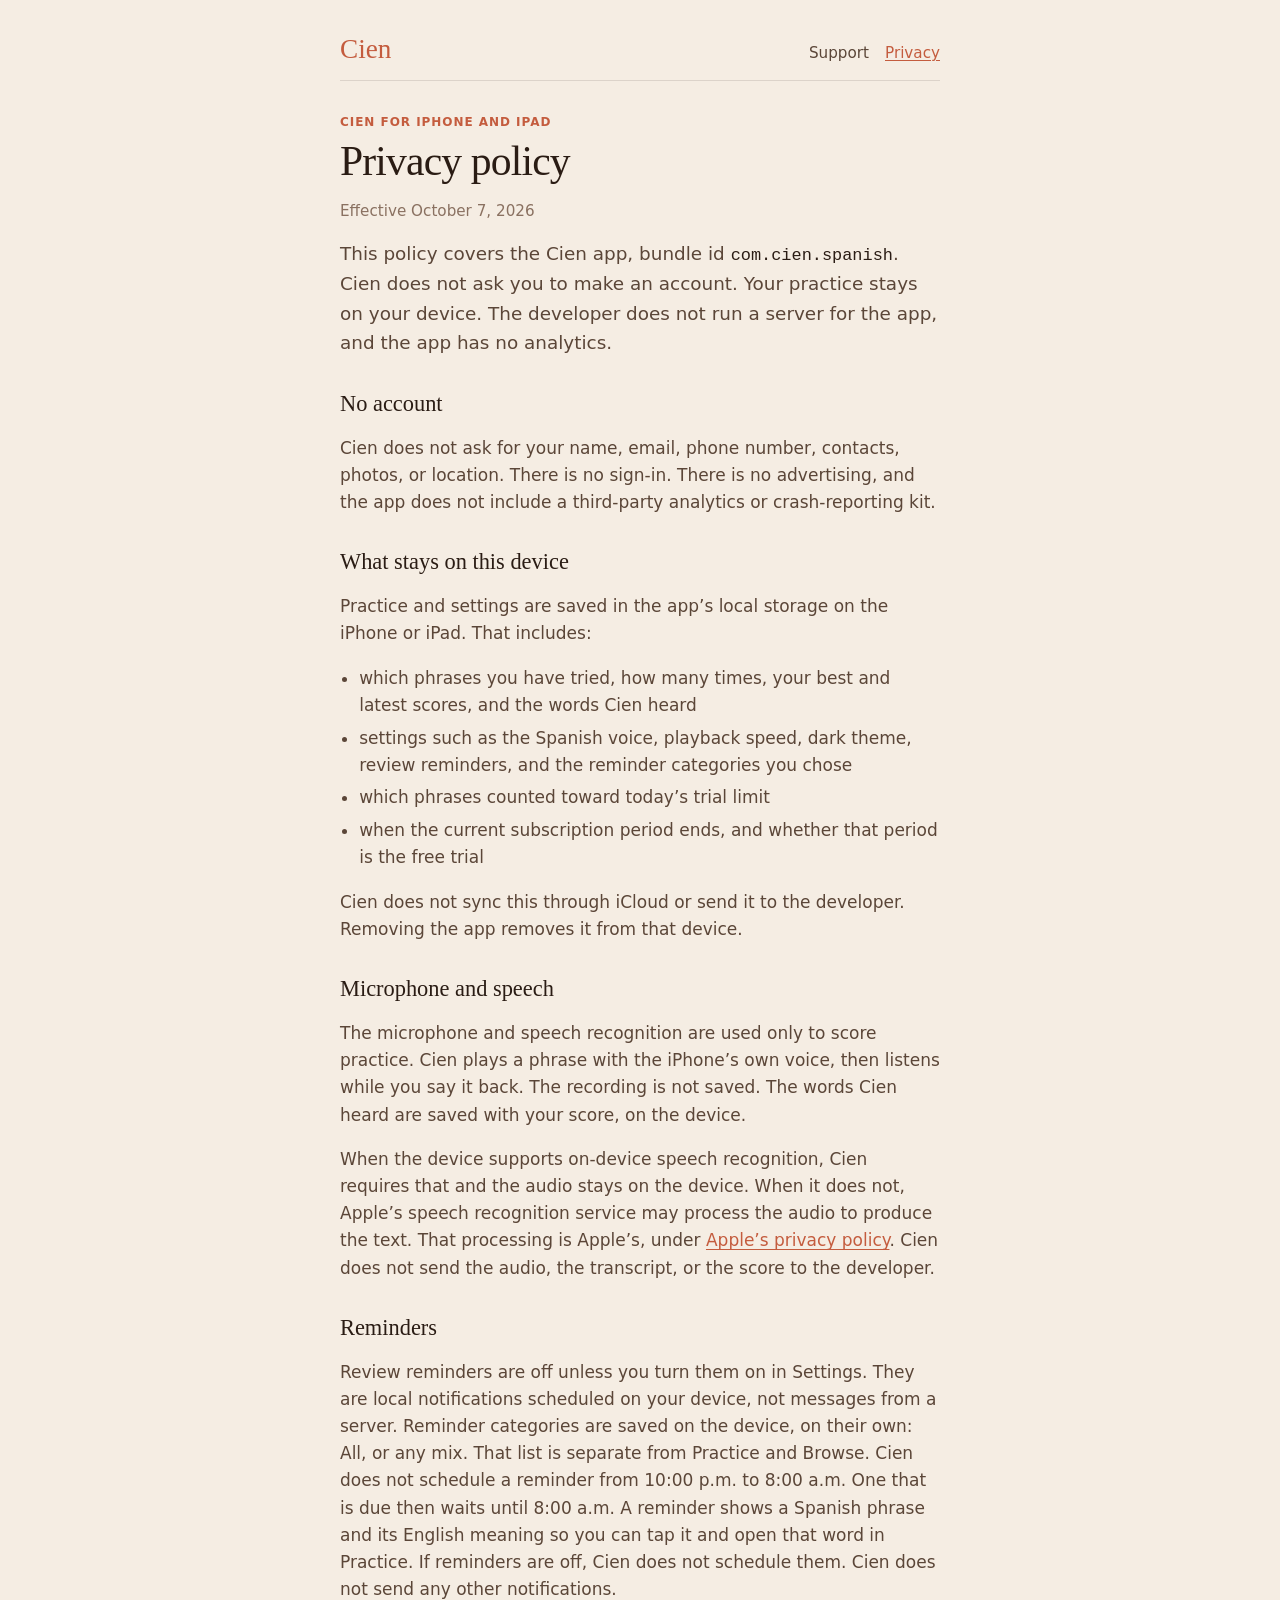
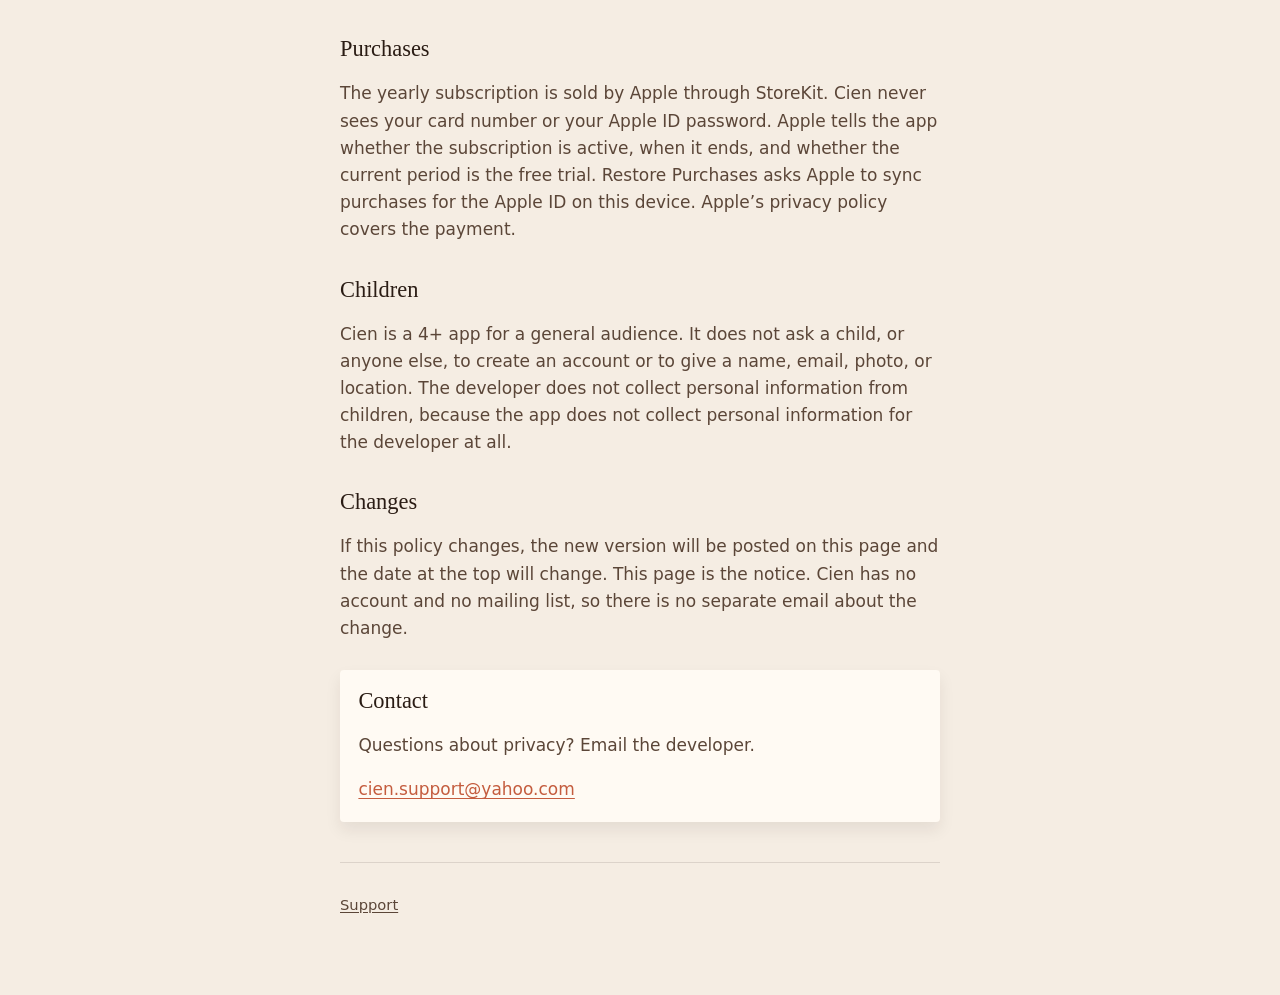
==== privacy/index.html @ 9eef9dc5 "Cien support and privacy pages" ====
<!DOCTYPE html>
<html lang="en">
<head>
  <meta charset="utf-8">
  <meta name="viewport" content="width=device-width, initial-scale=1">
  <title>Privacy Policy · Cien</title>
  <meta name="description" content="Privacy policy for Cien, the beginner Spanish speaking tutor. No account, progress stays on your device, and purchases go through Apple.">
  <link rel="stylesheet" href="../style.css">
</head>
<body>
  <div class="wrap">
    <header class="site-header">
      <a class="mark" href="../">Cien</a>
      <nav class="site-nav" aria-label="Pages">
        <a href="../support/">Support</a>
        <a href="./" aria-current="page">Privacy</a>
      </nav>
    </header>

    <p class="kicker">Cien for iPhone and iPad</p>
    <h1>Privacy policy</h1>
    <p class="date">Effective October 7, 2026</p>
    <p class="lede">This policy covers the Cien app, bundle id <code>com.cien.spanish</code>. Cien does not ask you to make an account. Your practice stays on your device. The developer does not run a server for the app, and the app has no analytics.</p>

    <h2>No account</h2>
    <p>Cien does not ask for your name, email, phone number, contacts, photos, or location. There is no sign-in. There is no advertising, and the app does not include a third-party analytics or crash-reporting kit.</p>

    <h2>What stays on this device</h2>
    <p>Practice and settings are saved in the app’s local storage on the iPhone or iPad. That includes:</p>
    <ul>
      <li>which phrases you have tried, how many times, your best and latest scores, and the words Cien heard</li>
      <li>settings such as the Spanish voice, playback speed, dark theme, review reminders, and the reminder categories you chose</li>
      <li>which phrases counted toward today’s trial limit</li>
      <li>when the current subscription period ends, and whether that period is the free trial</li>
    </ul>
    <p>Cien does not sync this through iCloud or send it to the developer. Removing the app removes it from that device.</p>

    <h2>Microphone and speech</h2>
    <p>The microphone and speech recognition are used only to score practice. Cien plays a phrase with the iPhone’s own voice, then listens while you say it back. The recording is not saved. The words Cien heard are saved with your score, on the device.</p>
    <p>When the device supports on-device speech recognition, Cien requires that and the audio stays on the device. When it does not, Apple’s speech recognition service may process the audio to produce the text. That processing is Apple’s, under <a href="https://www.apple.com/legal/privacy/">Apple’s privacy policy</a>. Cien does not send the audio, the transcript, or the score to the developer.</p>

    <h2>Reminders</h2>
    <p>Review reminders are off unless you turn them on in Settings. They are local notifications scheduled on your device, not messages from a server. Reminder categories are saved on the device, on their own: All, or any mix. That list is separate from Practice and Browse. Cien does not schedule a reminder from 10:00 p.m. to 8:00 a.m. One that is due then waits until 8:00 a.m. A reminder shows a Spanish phrase and its English meaning so you can tap it and open that word in Practice. If reminders are off, Cien does not schedule them. Cien does not send any other notifications.</p>

    <h2>Purchases</h2>
    <p>The yearly subscription is sold by Apple through StoreKit. Cien never sees your card number or your Apple ID password. Apple tells the app whether the subscription is active, when it ends, and whether the current period is the free trial. Restore Purchases asks Apple to sync purchases for the Apple ID on this device. Apple’s privacy policy covers the payment.</p>

    <h2>Children</h2>
    <p>Cien is a 4+ app for a general audience. It does not ask a child, or anyone else, to create an account or to give a name, email, photo, or location. The developer does not collect personal information from children, because the app does not collect personal information for the developer at all.</p>

    <h2>Changes</h2>
    <p>If this policy changes, the new version will be posted on this page and the date at the top will change. This page is the notice. Cien has no account and no mailing list, so there is no separate email about the change.</p>

    <div class="card">
      <h2>Contact</h2>
      <p>Questions about privacy? Email the developer.</p>
      <p><a href="mailto:cien.support@yahoo.com">cien.support@yahoo.com</a></p>
    </div>

    <footer>
      <p><a href="../support/">Support</a></p>
    </footer>
  </div>
</body>
</html>
---- style.css ----
:root {
  --cream: #f5ede3;
  --terracotta: #c45c3e;
  --ink: #2a1c14;
  --ink-soft: #5b4638;
  --muted: #8a7161;
  --surface: #fffaf3;
  --line: rgba(42, 28, 20, 0.12);
  --shadow: rgba(42, 28, 20, 0.08);
}

* {
  box-sizing: border-box;
}

html {
  background: var(--cream);
}

body {
  margin: 0;
  color: var(--ink);
  background: var(--cream);
  font-family: "Avenir Next", "Segoe UI", system-ui, sans-serif;
  font-size: 1.0625rem;
  line-height: 1.6;
}

a {
  color: var(--terracotta);
  text-underline-offset: 0.16em;
}

a:hover {
  color: #a34730;
}

.wrap {
  max-width: 40rem;
  margin: 0 auto;
  padding: 2.25rem 1.25rem 4rem;
}

.site-header {
  display: flex;
  align-items: baseline;
  justify-content: space-between;
  gap: 1rem;
  padding-bottom: 0.9rem;
  margin-bottom: 2rem;
  border-bottom: 1px solid var(--line);
}

.mark {
  font-family: "Iowan Old Style", Palatino, "Palatino Linotype", Georgia, serif;
  font-size: 1.7rem;
  line-height: 1;
  color: var(--terracotta);
  text-decoration: none;
}

.site-nav {
  display: flex;
  gap: 1rem;
  font-size: 0.95rem;
}

.site-nav a {
  color: var(--ink-soft);
  text-decoration: none;
}

.site-nav a[aria-current="page"] {
  color: var(--terracotta);
  text-decoration: underline;
  text-underline-offset: 0.16em;
}

.kicker {
  margin: 0 0 0.4rem;
  color: var(--terracotta);
  font-size: 0.75rem;
  font-weight: 650;
  letter-spacing: 0.08em;
  text-transform: uppercase;
}

h1 {
  margin: 0 0 0.8rem;
  font-family: "Iowan Old Style", Palatino, "Palatino Linotype", Georgia, serif;
  font-size: clamp(2rem, 5vw, 2.6rem);
  font-weight: 500;
  letter-spacing: -0.02em;
  line-height: 1.15;
}

h2 {
  margin: 2rem 0 0.45rem;
  font-family: "Iowan Old Style", Palatino, "Palatino Linotype", Georgia, serif;
  font-size: 1.4rem;
  font-weight: 500;
  line-height: 1.25;
}

p,
li {
  color: var(--ink-soft);
}

.lede {
  margin-top: 0;
  font-size: 1.15rem;
}

.date {
  margin: 0 0 1rem;
  color: var(--muted);
  font-size: 0.95rem;
}

ul {
  margin: 0.4rem 0 0;
  padding-left: 1.2rem;
}

li + li {
  margin-top: 0.35rem;
}

.card {
  margin-top: 1.75rem;
  padding: 1.05rem 1.15rem 1.15rem;
  background: var(--surface);
  border-radius: 4px;
  box-shadow: 0 8px 16px var(--shadow);
}

.card h2 {
  margin-top: 0;
}

.card p:last-child {
  margin-bottom: 0;
}

footer {
  margin-top: 2.5rem;
  padding-top: 1rem;
  border-top: 1px solid var(--line);
  color: var(--muted);
  font-size: 0.92rem;
}

footer a {
  color: var(--ink-soft);
}

code {
  font-family: ui-monospace, SFMono-Regular, Menlo, monospace;
  font-size: 0.92em;
  color: var(--ink);
}
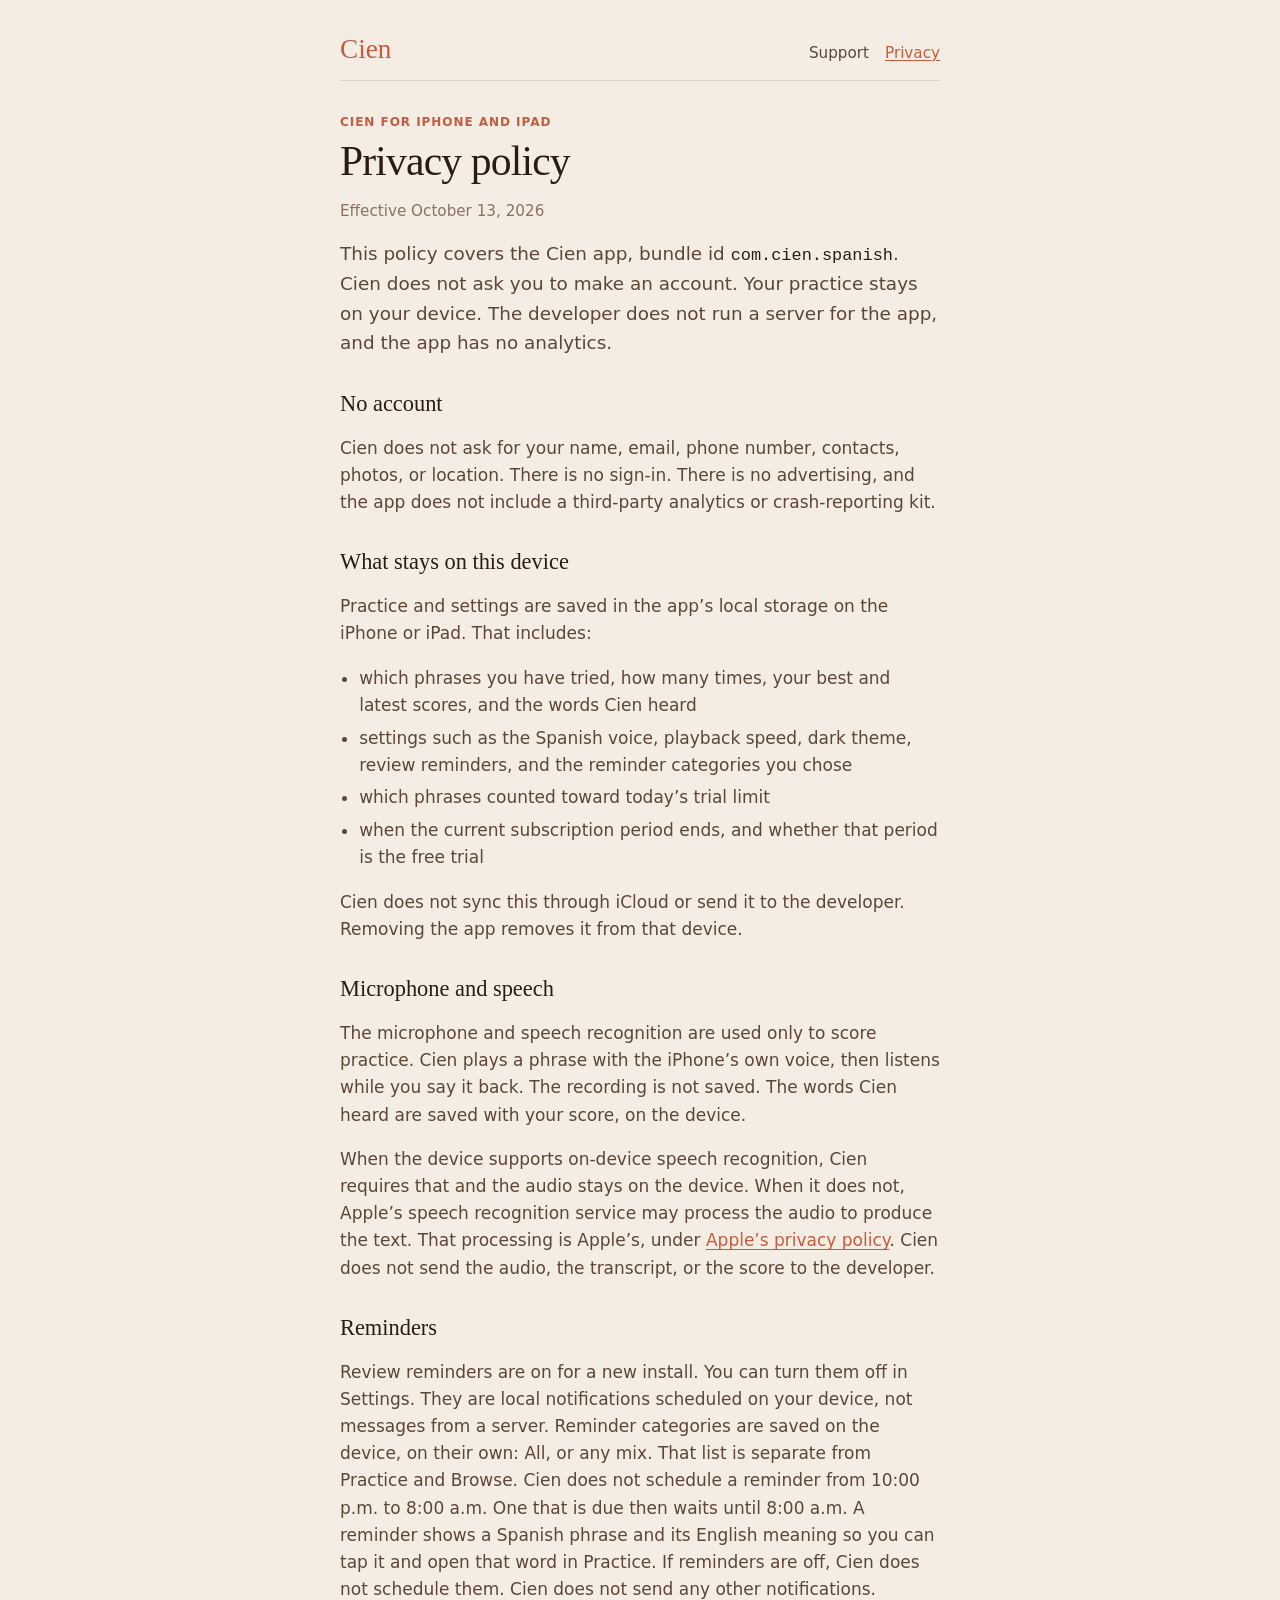
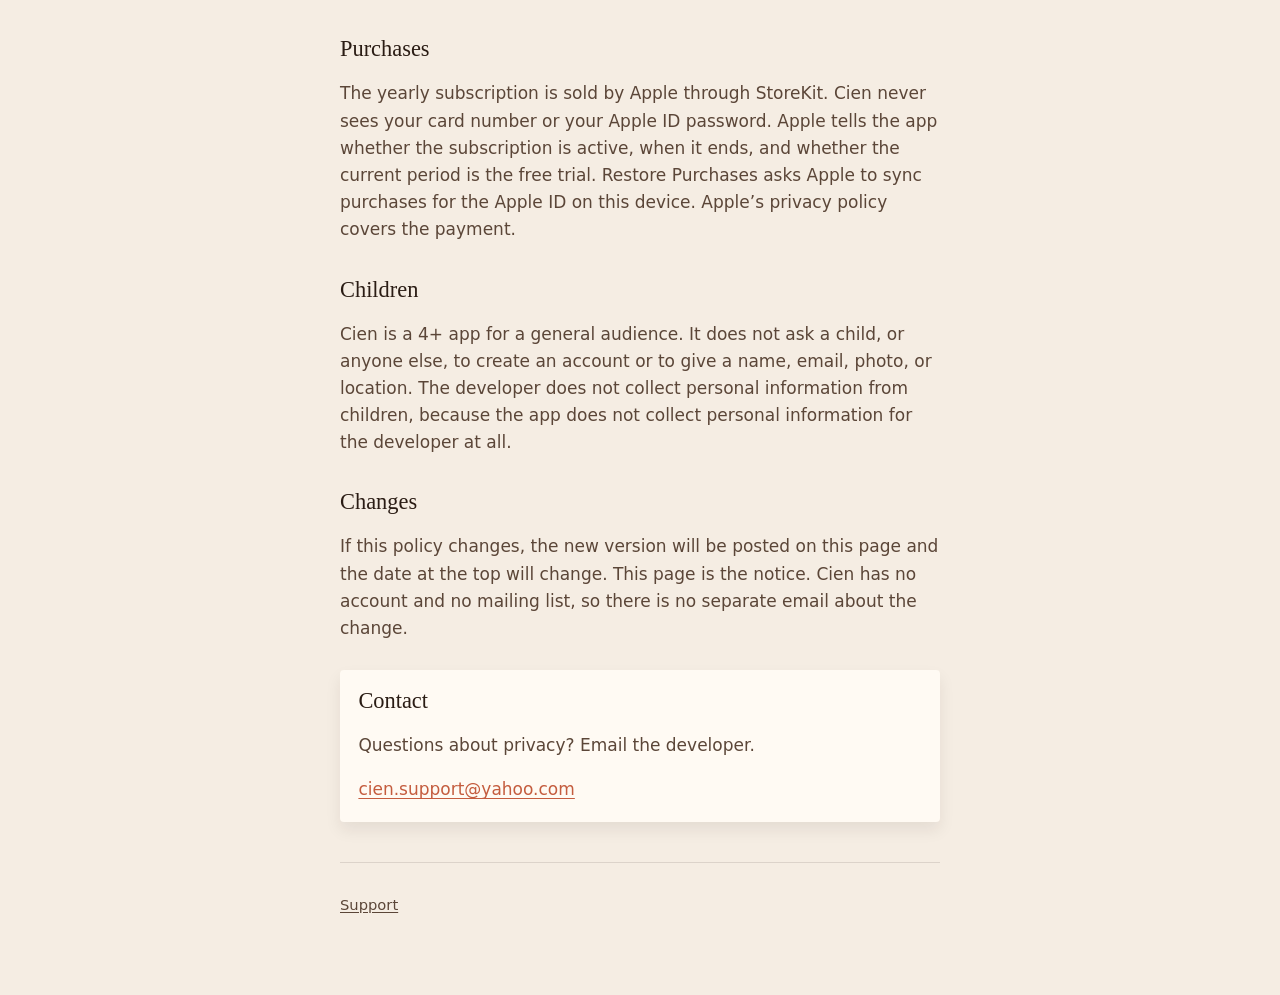
==== commit 400f3ead: "Privacy: review reminders are on for new installs; effective Oct 13, 2026 Co-authored-by: cy4 <cy4@u" ====
--- a/privacy/index.html
+++ b/privacy/index.html
@@ -19,7 +19,7 @@
 
     <p class="kicker">Cien for iPhone and iPad</p>
     <h1>Privacy policy</h1>
-    <p class="date">Effective October 7, 2026</p>
+    <p class="date">Effective October 13, 2026</p>
     <p class="lede">This policy covers the Cien app, bundle id <code>com.cien.spanish</code>. Cien does not ask you to make an account. Your practice stays on your device. The developer does not run a server for the app, and the app has no analytics.</p>
 
     <h2>No account</h2>
@@ -40,7 +40,7 @@
     <p>When the device supports on-device speech recognition, Cien requires that and the audio stays on the device. When it does not, Apple’s speech recognition service may process the audio to produce the text. That processing is Apple’s, under <a href="https://www.apple.com/legal/privacy/">Apple’s privacy policy</a>. Cien does not send the audio, the transcript, or the score to the developer.</p>
 
     <h2>Reminders</h2>
-    <p>Review reminders are off unless you turn them on in Settings. They are local notifications scheduled on your device, not messages from a server. Reminder categories are saved on the device, on their own: All, or any mix. That list is separate from Practice and Browse. Cien does not schedule a reminder from 10:00 p.m. to 8:00 a.m. One that is due then waits until 8:00 a.m. A reminder shows a Spanish phrase and its English meaning so you can tap it and open that word in Practice. If reminders are off, Cien does not schedule them. Cien does not send any other notifications.</p>
+    <p>Review reminders are on for a new install. You can turn them off in Settings. They are local notifications scheduled on your device, not messages from a server. Reminder categories are saved on the device, on their own: All, or any mix. That list is separate from Practice and Browse. Cien does not schedule a reminder from 10:00 p.m. to 8:00 a.m. One that is due then waits until 8:00 a.m. A reminder shows a Spanish phrase and its English meaning so you can tap it and open that word in Practice. If reminders are off, Cien does not schedule them. Cien does not send any other notifications.</p>
 
     <h2>Purchases</h2>
     <p>The yearly subscription is sold by Apple through StoreKit. Cien never sees your card number or your Apple ID password. Apple tells the app whether the subscription is active, when it ends, and whether the current period is the free trial. Restore Purchases asks Apple to sync purchases for the Apple ID on this device. Apple’s privacy policy covers the payment.</p>
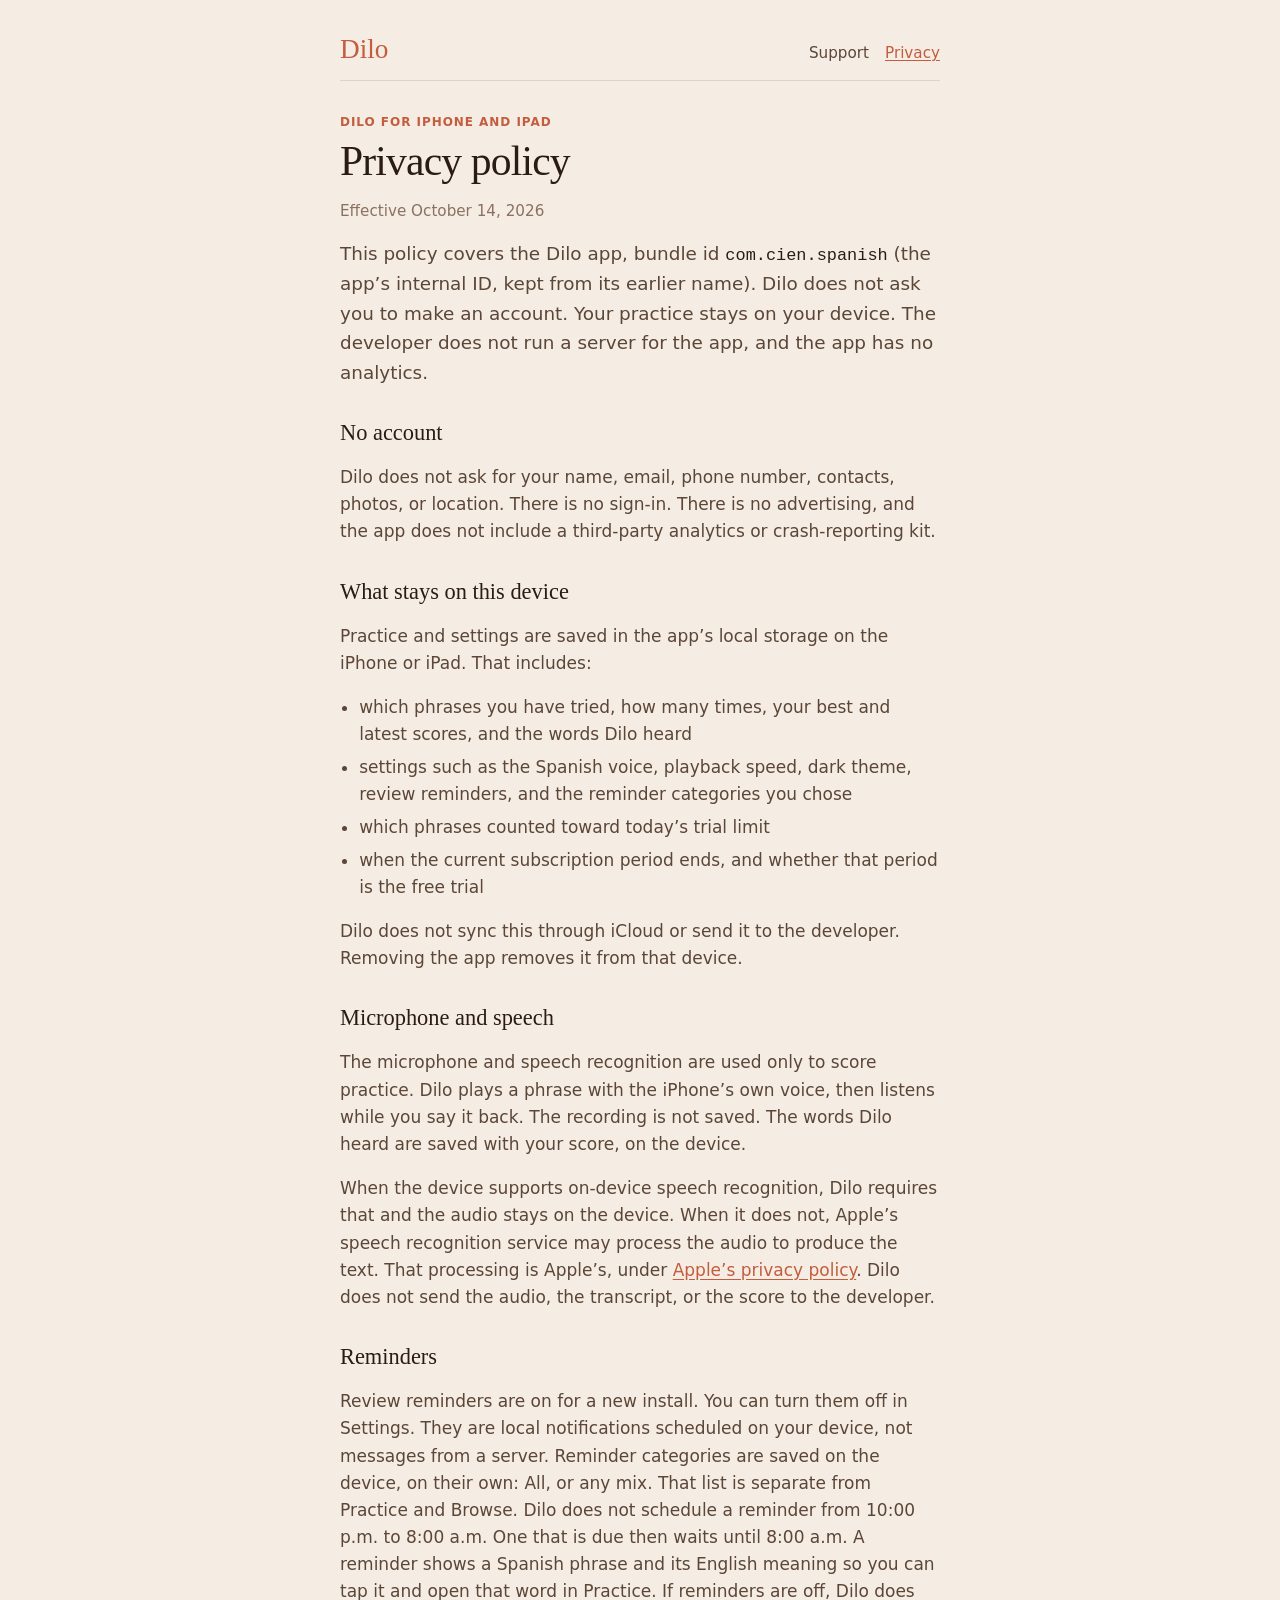
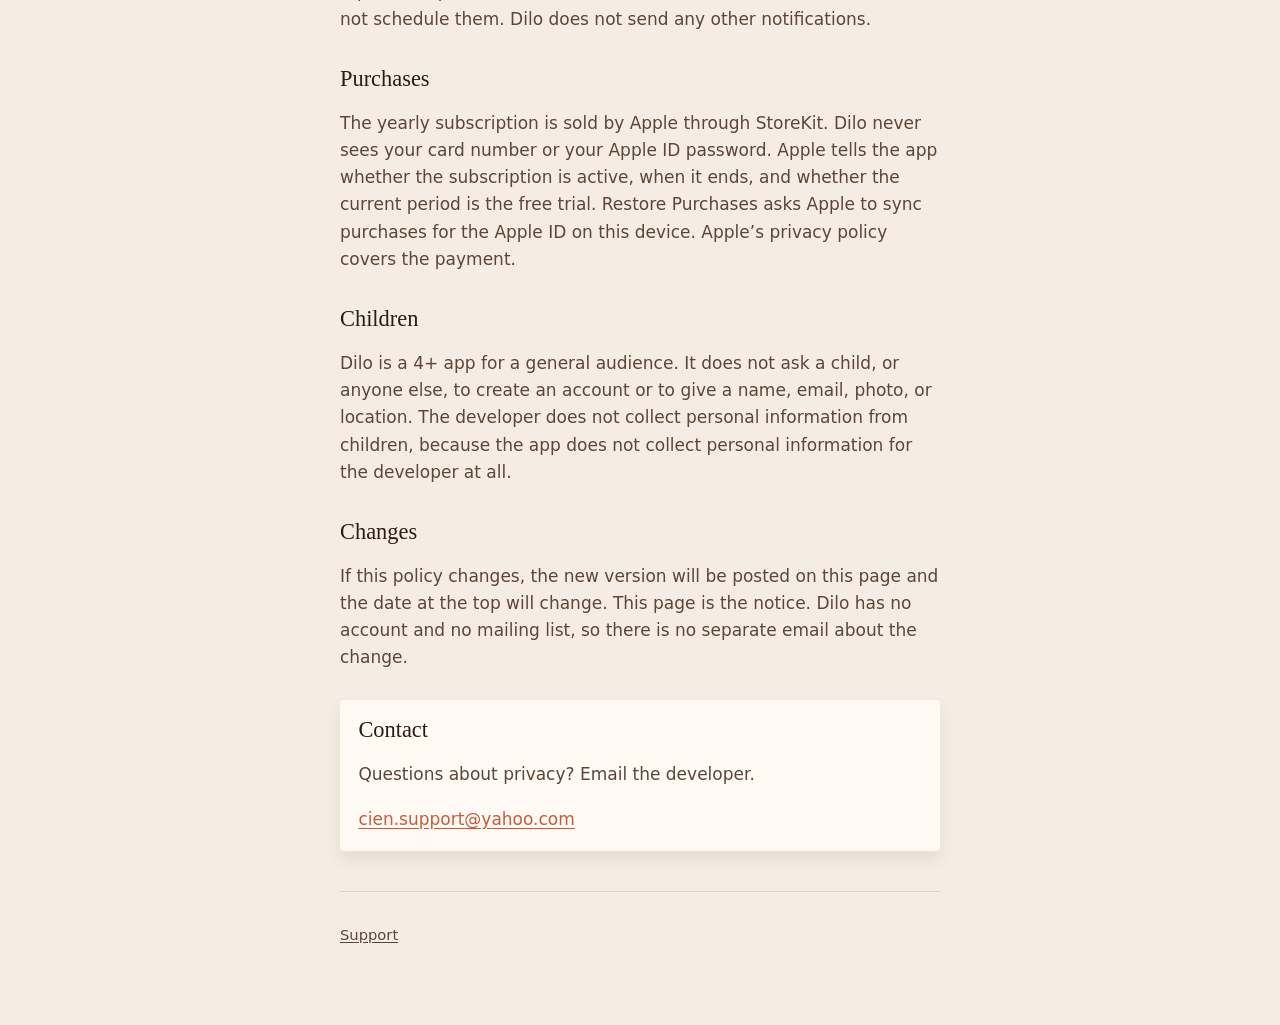
==== commit 9da2df4c: "Rename the site from Cien to Dilo. Update titles, body copy, and the yearly subscription name, and c" ====
--- a/privacy/index.html
+++ b/privacy/index.html
@@ -3,53 +3,53 @@
 <head>
   <meta charset="utf-8">
   <meta name="viewport" content="width=device-width, initial-scale=1">
-  <title>Privacy Policy · Cien</title>
-  <meta name="description" content="Privacy policy for Cien, the beginner Spanish speaking tutor. No account, progress stays on your device, and purchases go through Apple.">
+  <title>Privacy Policy · Dilo</title>
+  <meta name="description" content="Privacy policy for Dilo, the beginner Spanish speaking tutor. No account, progress stays on your device, and purchases go through Apple.">
   <link rel="stylesheet" href="../style.css">
 </head>
 <body>
   <div class="wrap">
     <header class="site-header">
-      <a class="mark" href="../">Cien</a>
+      <a class="mark" href="../">Dilo</a>
       <nav class="site-nav" aria-label="Pages">
         <a href="../support/">Support</a>
         <a href="./" aria-current="page">Privacy</a>
       </nav>
     </header>
 
-    <p class="kicker">Cien for iPhone and iPad</p>
+    <p class="kicker">Dilo for iPhone and iPad</p>
     <h1>Privacy policy</h1>
-    <p class="date">Effective October 13, 2026</p>
-    <p class="lede">This policy covers the Cien app, bundle id <code>com.cien.spanish</code>. Cien does not ask you to make an account. Your practice stays on your device. The developer does not run a server for the app, and the app has no analytics.</p>
+    <p class="date">Effective October 14, 2026</p>
+    <p class="lede">This policy covers the Dilo app, bundle id <code>com.cien.spanish</code> (the app’s internal ID, kept from its earlier name). Dilo does not ask you to make an account. Your practice stays on your device. The developer does not run a server for the app, and the app has no analytics.</p>
 
     <h2>No account</h2>
-    <p>Cien does not ask for your name, email, phone number, contacts, photos, or location. There is no sign-in. There is no advertising, and the app does not include a third-party analytics or crash-reporting kit.</p>
+    <p>Dilo does not ask for your name, email, phone number, contacts, photos, or location. There is no sign-in. There is no advertising, and the app does not include a third-party analytics or crash-reporting kit.</p>
 
     <h2>What stays on this device</h2>
     <p>Practice and settings are saved in the app’s local storage on the iPhone or iPad. That includes:</p>
     <ul>
-      <li>which phrases you have tried, how many times, your best and latest scores, and the words Cien heard</li>
+      <li>which phrases you have tried, how many times, your best and latest scores, and the words Dilo heard</li>
       <li>settings such as the Spanish voice, playback speed, dark theme, review reminders, and the reminder categories you chose</li>
       <li>which phrases counted toward today’s trial limit</li>
       <li>when the current subscription period ends, and whether that period is the free trial</li>
     </ul>
-    <p>Cien does not sync this through iCloud or send it to the developer. Removing the app removes it from that device.</p>
+    <p>Dilo does not sync this through iCloud or send it to the developer. Removing the app removes it from that device.</p>
 
     <h2>Microphone and speech</h2>
-    <p>The microphone and speech recognition are used only to score practice. Cien plays a phrase with the iPhone’s own voice, then listens while you say it back. The recording is not saved. The words Cien heard are saved with your score, on the device.</p>
-    <p>When the device supports on-device speech recognition, Cien requires that and the audio stays on the device. When it does not, Apple’s speech recognition service may process the audio to produce the text. That processing is Apple’s, under <a href="https://www.apple.com/legal/privacy/">Apple’s privacy policy</a>. Cien does not send the audio, the transcript, or the score to the developer.</p>
+    <p>The microphone and speech recognition are used only to score practice. Dilo plays a phrase with the iPhone’s own voice, then listens while you say it back. The recording is not saved. The words Dilo heard are saved with your score, on the device.</p>
+    <p>When the device supports on-device speech recognition, Dilo requires that and the audio stays on the device. When it does not, Apple’s speech recognition service may process the audio to produce the text. That processing is Apple’s, under <a href="https://www.apple.com/legal/privacy/">Apple’s privacy policy</a>. Dilo does not send the audio, the transcript, or the score to the developer.</p>
 
     <h2>Reminders</h2>
-    <p>Review reminders are on for a new install. You can turn them off in Settings. They are local notifications scheduled on your device, not messages from a server. Reminder categories are saved on the device, on their own: All, or any mix. That list is separate from Practice and Browse. Cien does not schedule a reminder from 10:00 p.m. to 8:00 a.m. One that is due then waits until 8:00 a.m. A reminder shows a Spanish phrase and its English meaning so you can tap it and open that word in Practice. If reminders are off, Cien does not schedule them. Cien does not send any other notifications.</p>
+    <p>Review reminders are on for a new install. You can turn them off in Settings. They are local notifications scheduled on your device, not messages from a server. Reminder categories are saved on the device, on their own: All, or any mix. That list is separate from Practice and Browse. Dilo does not schedule a reminder from 10:00 p.m. to 8:00 a.m. One that is due then waits until 8:00 a.m. A reminder shows a Spanish phrase and its English meaning so you can tap it and open that word in Practice. If reminders are off, Dilo does not schedule them. Dilo does not send any other notifications.</p>
 
     <h2>Purchases</h2>
-    <p>The yearly subscription is sold by Apple through StoreKit. Cien never sees your card number or your Apple ID password. Apple tells the app whether the subscription is active, when it ends, and whether the current period is the free trial. Restore Purchases asks Apple to sync purchases for the Apple ID on this device. Apple’s privacy policy covers the payment.</p>
+    <p>The yearly subscription is sold by Apple through StoreKit. Dilo never sees your card number or your Apple ID password. Apple tells the app whether the subscription is active, when it ends, and whether the current period is the free trial. Restore Purchases asks Apple to sync purchases for the Apple ID on this device. Apple’s privacy policy covers the payment.</p>
 
     <h2>Children</h2>
-    <p>Cien is a 4+ app for a general audience. It does not ask a child, or anyone else, to create an account or to give a name, email, photo, or location. The developer does not collect personal information from children, because the app does not collect personal information for the developer at all.</p>
+    <p>Dilo is a 4+ app for a general audience. It does not ask a child, or anyone else, to create an account or to give a name, email, photo, or location. The developer does not collect personal information from children, because the app does not collect personal information for the developer at all.</p>
 
     <h2>Changes</h2>
-    <p>If this policy changes, the new version will be posted on this page and the date at the top will change. This page is the notice. Cien has no account and no mailing list, so there is no separate email about the change.</p>
+    <p>If this policy changes, the new version will be posted on this page and the date at the top will change. This page is the notice. Dilo has no account and no mailing list, so there is no separate email about the change.</p>
 
     <div class="card">
       <h2>Contact</h2>
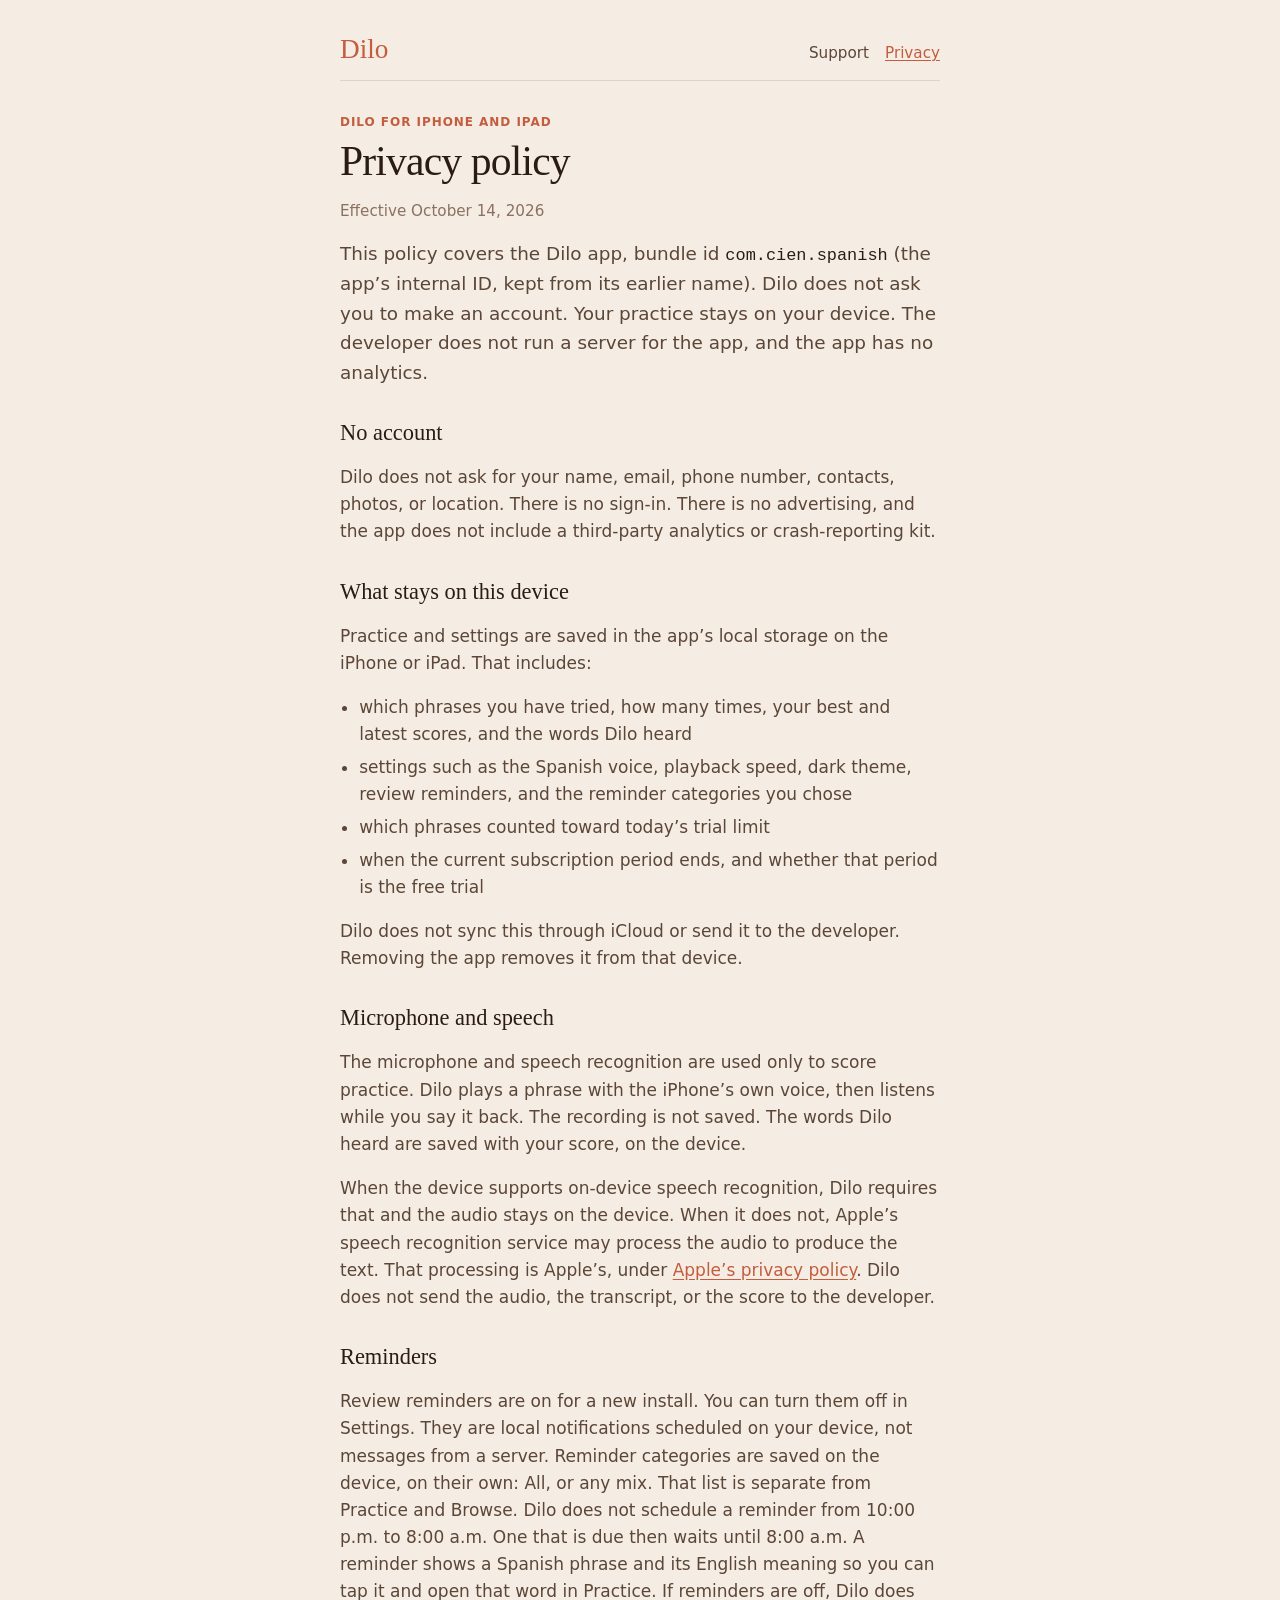
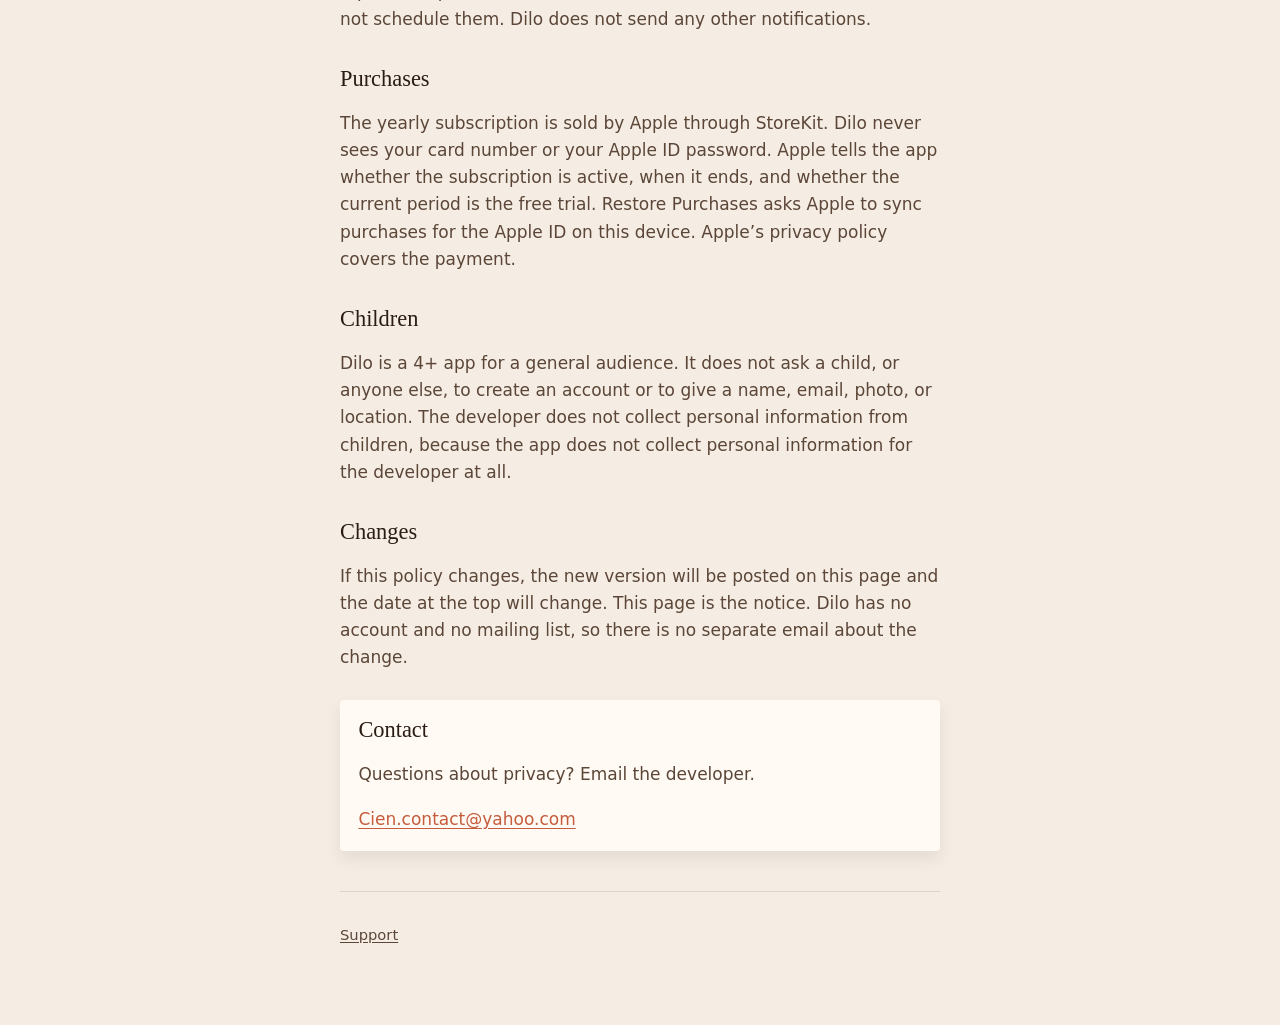
==== commit c2682ceb: "Update contact email to Cien.contact@yahoo.com" ====
--- a/privacy/index.html
+++ b/privacy/index.html
@@ -54,7 +54,7 @@
     <div class="card">
       <h2>Contact</h2>
       <p>Questions about privacy? Email the developer.</p>
-      <p><a href="mailto:cien.support@yahoo.com">cien.support@yahoo.com</a></p>
+      <p><a href="mailto:Cien.contact@yahoo.com">Cien.contact@yahoo.com</a></p>
     </div>
 
     <footer>
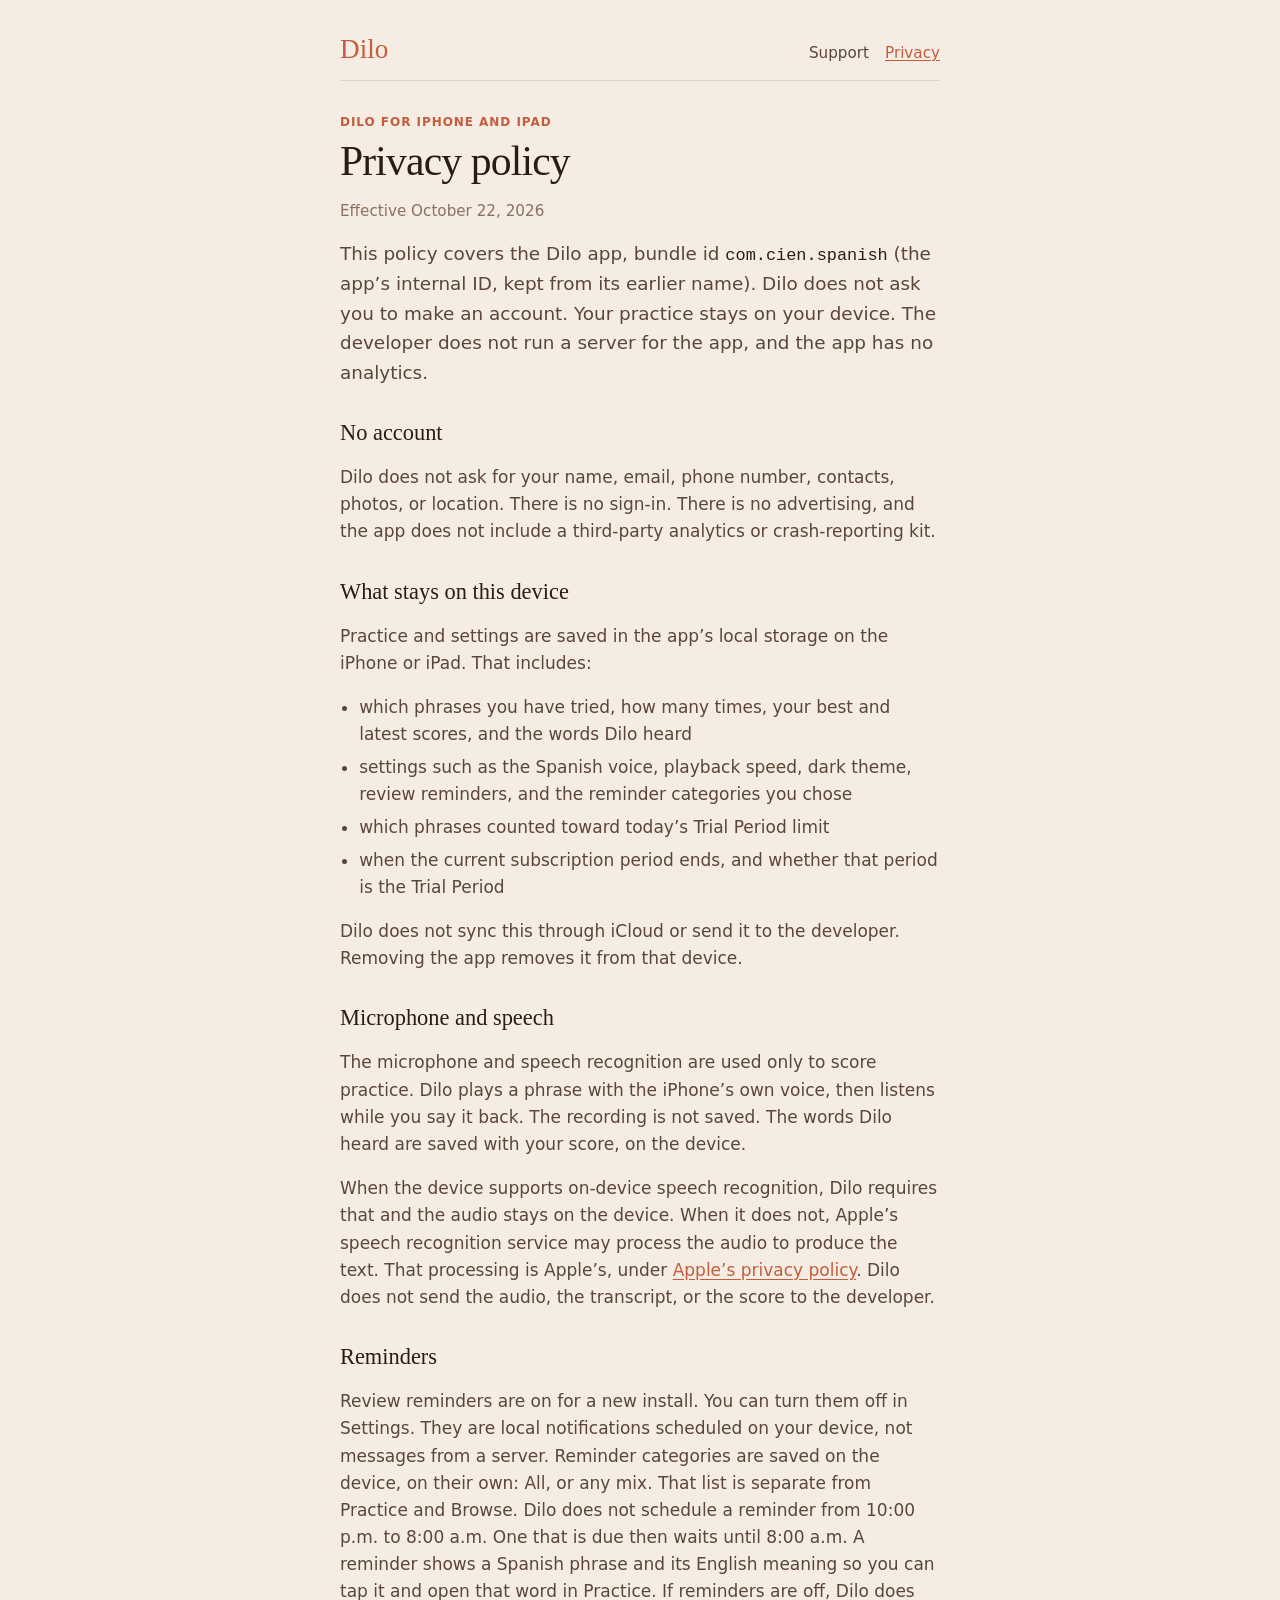
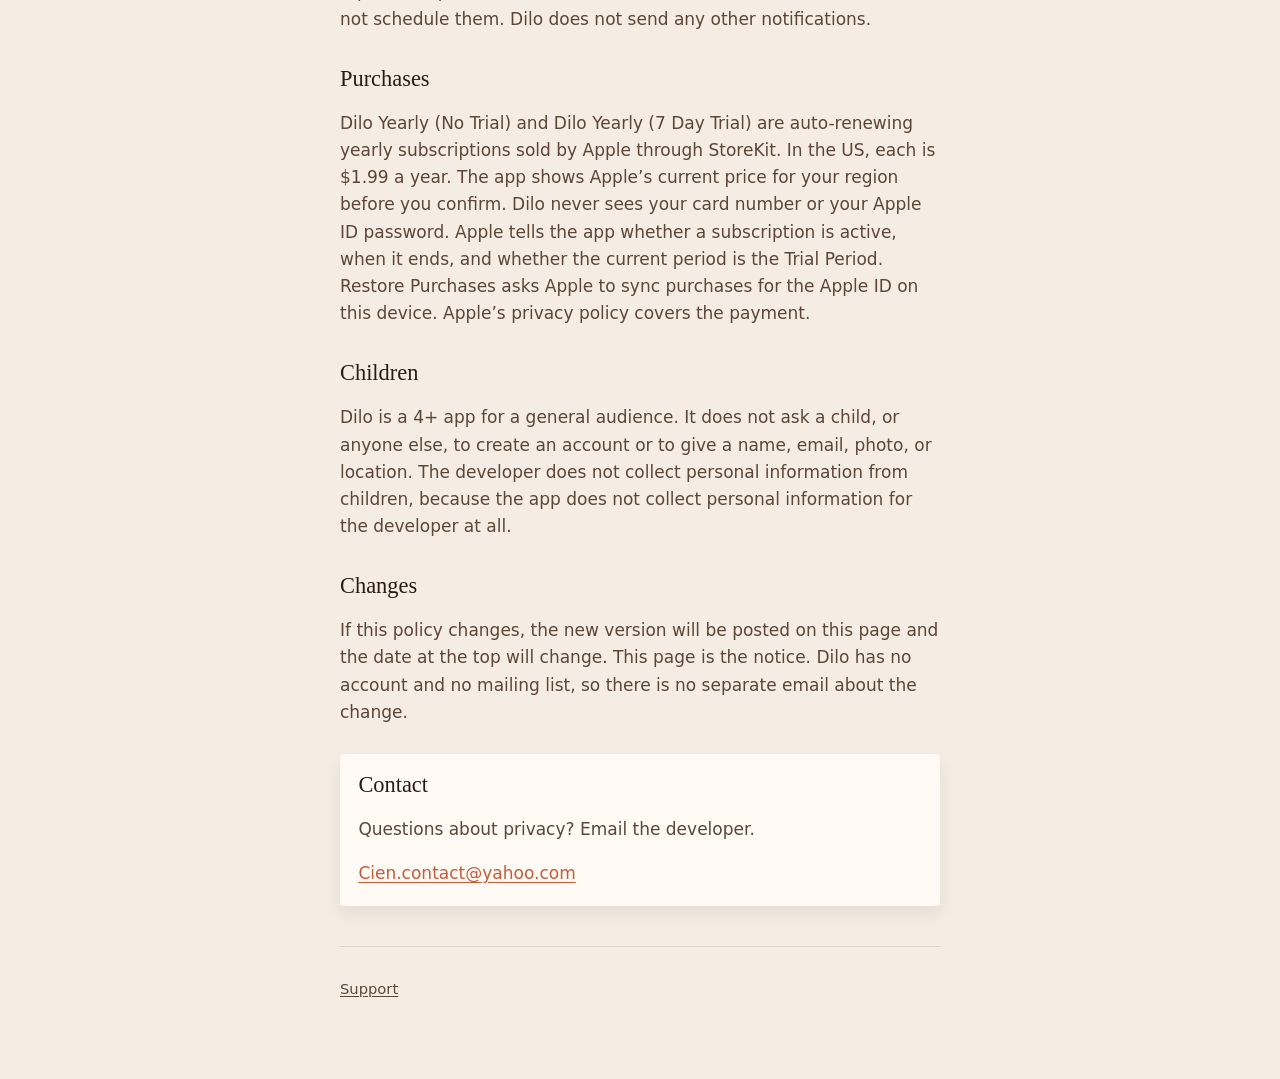
==== commit 275e41c9: "Name the two yearly subscriptions and the Trial Period. Dilo Yearly (No Trial) and Dilo Yearly (7 Da" ====
--- a/privacy/index.html
+++ b/privacy/index.html
@@ -19,7 +19,7 @@
 
     <p class="kicker">Dilo for iPhone and iPad</p>
     <h1>Privacy policy</h1>
-    <p class="date">Effective October 14, 2026</p>
+    <p class="date">Effective October 22, 2026</p>
     <p class="lede">This policy covers the Dilo app, bundle id <code>com.cien.spanish</code> (the app’s internal ID, kept from its earlier name). Dilo does not ask you to make an account. Your practice stays on your device. The developer does not run a server for the app, and the app has no analytics.</p>
 
     <h2>No account</h2>
@@ -30,8 +30,8 @@
     <ul>
       <li>which phrases you have tried, how many times, your best and latest scores, and the words Dilo heard</li>
       <li>settings such as the Spanish voice, playback speed, dark theme, review reminders, and the reminder categories you chose</li>
-      <li>which phrases counted toward today’s trial limit</li>
-      <li>when the current subscription period ends, and whether that period is the free trial</li>
+      <li>which phrases counted toward today’s Trial Period limit</li>
+      <li>when the current subscription period ends, and whether that period is the Trial Period</li>
     </ul>
     <p>Dilo does not sync this through iCloud or send it to the developer. Removing the app removes it from that device.</p>
 
@@ -43,7 +43,7 @@
     <p>Review reminders are on for a new install. You can turn them off in Settings. They are local notifications scheduled on your device, not messages from a server. Reminder categories are saved on the device, on their own: All, or any mix. That list is separate from Practice and Browse. Dilo does not schedule a reminder from 10:00 p.m. to 8:00 a.m. One that is due then waits until 8:00 a.m. A reminder shows a Spanish phrase and its English meaning so you can tap it and open that word in Practice. If reminders are off, Dilo does not schedule them. Dilo does not send any other notifications.</p>
 
     <h2>Purchases</h2>
-    <p>The yearly subscription is sold by Apple through StoreKit. Dilo never sees your card number or your Apple ID password. Apple tells the app whether the subscription is active, when it ends, and whether the current period is the free trial. Restore Purchases asks Apple to sync purchases for the Apple ID on this device. Apple’s privacy policy covers the payment.</p>
+    <p>Dilo Yearly (No Trial) and Dilo Yearly (7 Day Trial) are auto-renewing yearly subscriptions sold by Apple through StoreKit. In the US, each is $1.99 a year. The app shows Apple’s current price for your region before you confirm. Dilo never sees your card number or your Apple ID password. Apple tells the app whether a subscription is active, when it ends, and whether the current period is the Trial Period. Restore Purchases asks Apple to sync purchases for the Apple ID on this device. Apple’s privacy policy covers the payment.</p>
 
     <h2>Children</h2>
     <p>Dilo is a 4+ app for a general audience. It does not ask a child, or anyone else, to create an account or to give a name, email, photo, or location. The developer does not collect personal information from children, because the app does not collect personal information for the developer at all.</p>
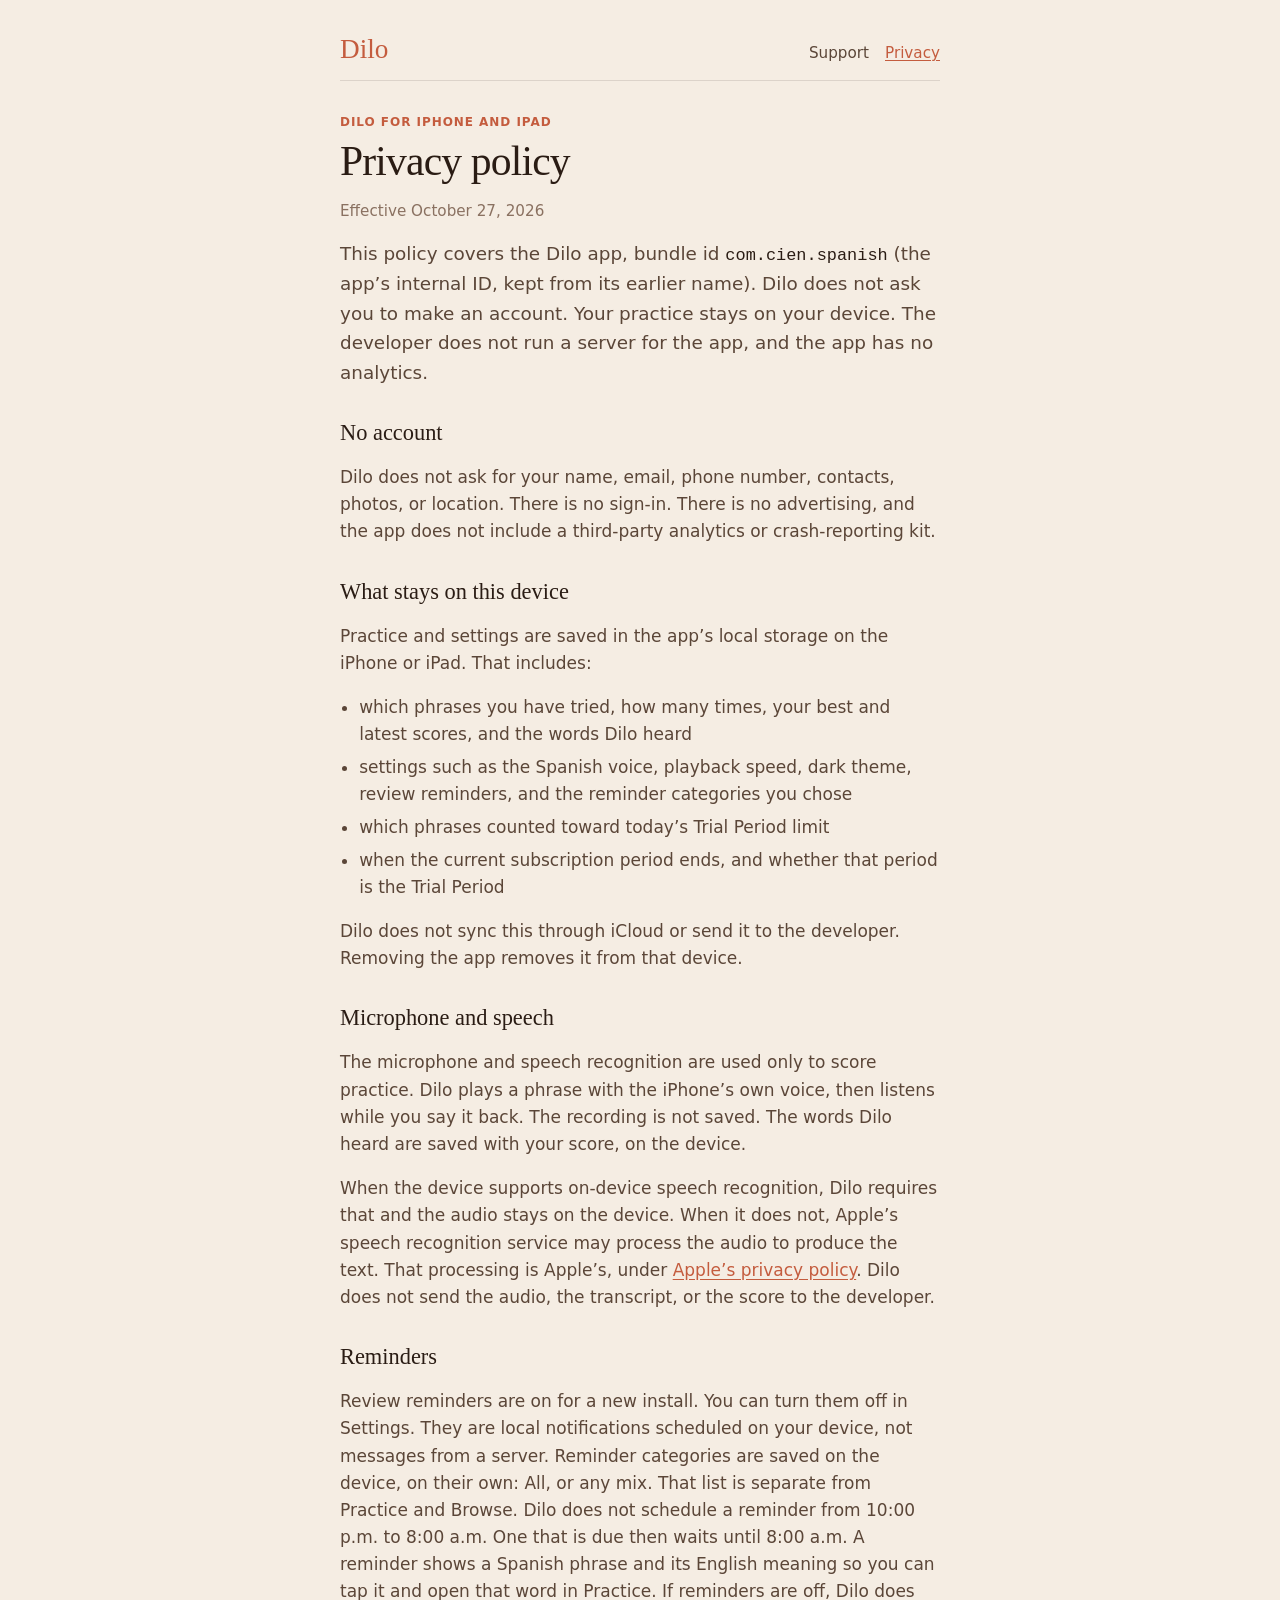
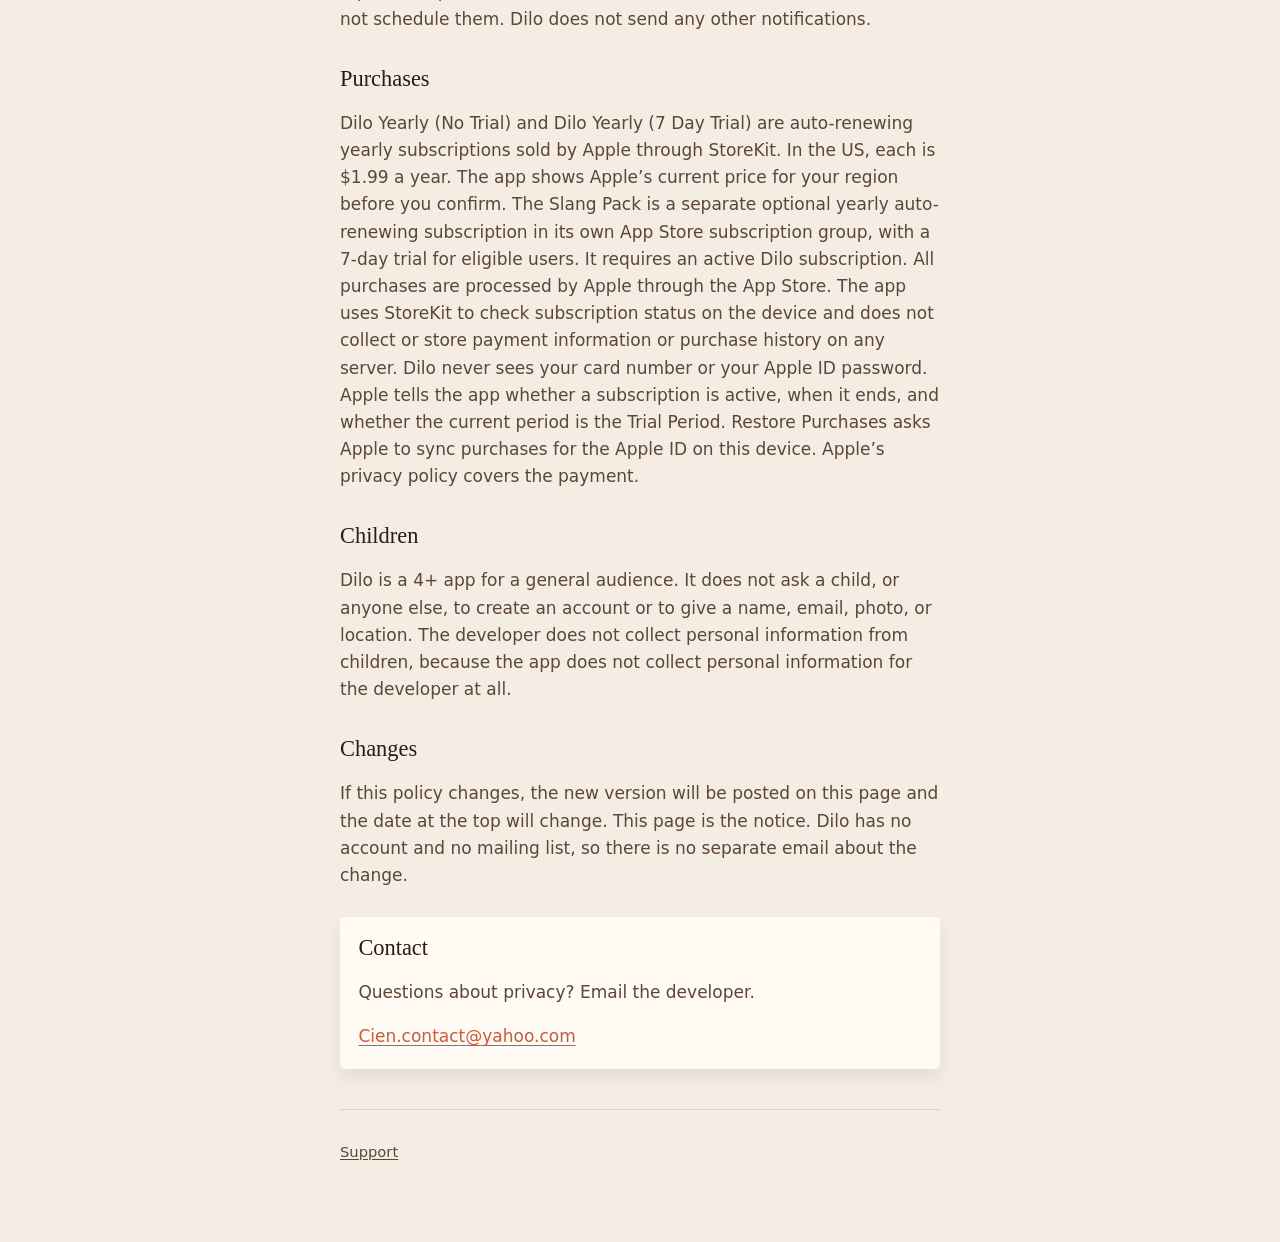
==== commit fc8f3df5: "Mention the Slang Pack in the privacy policy. The Slang Pack is a separate optional yearly subscript" ====
--- a/privacy/index.html
+++ b/privacy/index.html
@@ -19,7 +19,7 @@
 
     <p class="kicker">Dilo for iPhone and iPad</p>
     <h1>Privacy policy</h1>
-    <p class="date">Effective October 22, 2026</p>
+    <p class="date">Effective October 27, 2026</p>
     <p class="lede">This policy covers the Dilo app, bundle id <code>com.cien.spanish</code> (the app’s internal ID, kept from its earlier name). Dilo does not ask you to make an account. Your practice stays on your device. The developer does not run a server for the app, and the app has no analytics.</p>
 
     <h2>No account</h2>
@@ -43,7 +43,7 @@
     <p>Review reminders are on for a new install. You can turn them off in Settings. They are local notifications scheduled on your device, not messages from a server. Reminder categories are saved on the device, on their own: All, or any mix. That list is separate from Practice and Browse. Dilo does not schedule a reminder from 10:00 p.m. to 8:00 a.m. One that is due then waits until 8:00 a.m. A reminder shows a Spanish phrase and its English meaning so you can tap it and open that word in Practice. If reminders are off, Dilo does not schedule them. Dilo does not send any other notifications.</p>
 
     <h2>Purchases</h2>
-    <p>Dilo Yearly (No Trial) and Dilo Yearly (7 Day Trial) are auto-renewing yearly subscriptions sold by Apple through StoreKit. In the US, each is $1.99 a year. The app shows Apple’s current price for your region before you confirm. Dilo never sees your card number or your Apple ID password. Apple tells the app whether a subscription is active, when it ends, and whether the current period is the Trial Period. Restore Purchases asks Apple to sync purchases for the Apple ID on this device. Apple’s privacy policy covers the payment.</p>
+    <p>Dilo Yearly (No Trial) and Dilo Yearly (7 Day Trial) are auto-renewing yearly subscriptions sold by Apple through StoreKit. In the US, each is $1.99 a year. The app shows Apple’s current price for your region before you confirm. The Slang Pack is a separate optional yearly auto-renewing subscription in its own App Store subscription group, with a 7-day trial for eligible users. It requires an active Dilo subscription. All purchases are processed by Apple through the App Store. The app uses StoreKit to check subscription status on the device and does not collect or store payment information or purchase history on any server. Dilo never sees your card number or your Apple ID password. Apple tells the app whether a subscription is active, when it ends, and whether the current period is the Trial Period. Restore Purchases asks Apple to sync purchases for the Apple ID on this device. Apple’s privacy policy covers the payment.</p>
 
     <h2>Children</h2>
     <p>Dilo is a 4+ app for a general audience. It does not ask a child, or anyone else, to create an account or to give a name, email, photo, or location. The developer does not collect personal information from children, because the app does not collect personal information for the developer at all.</p>
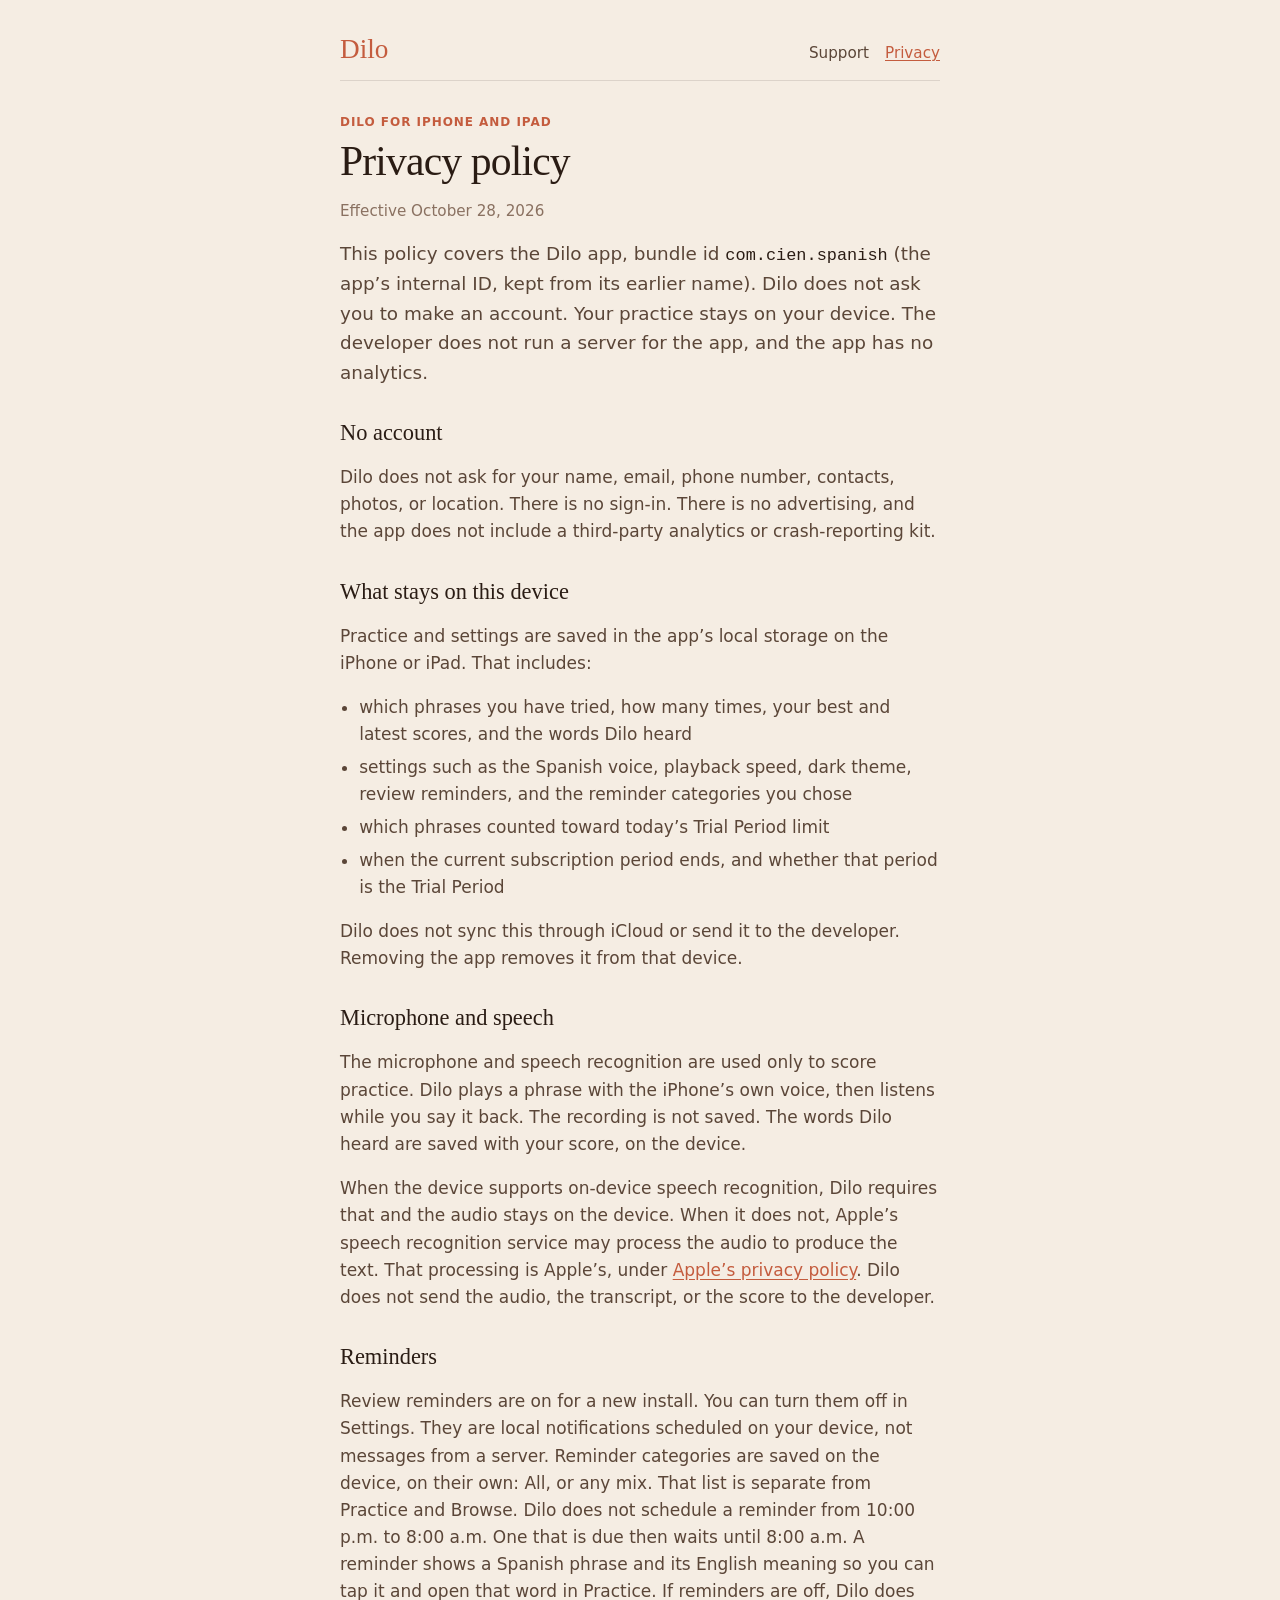
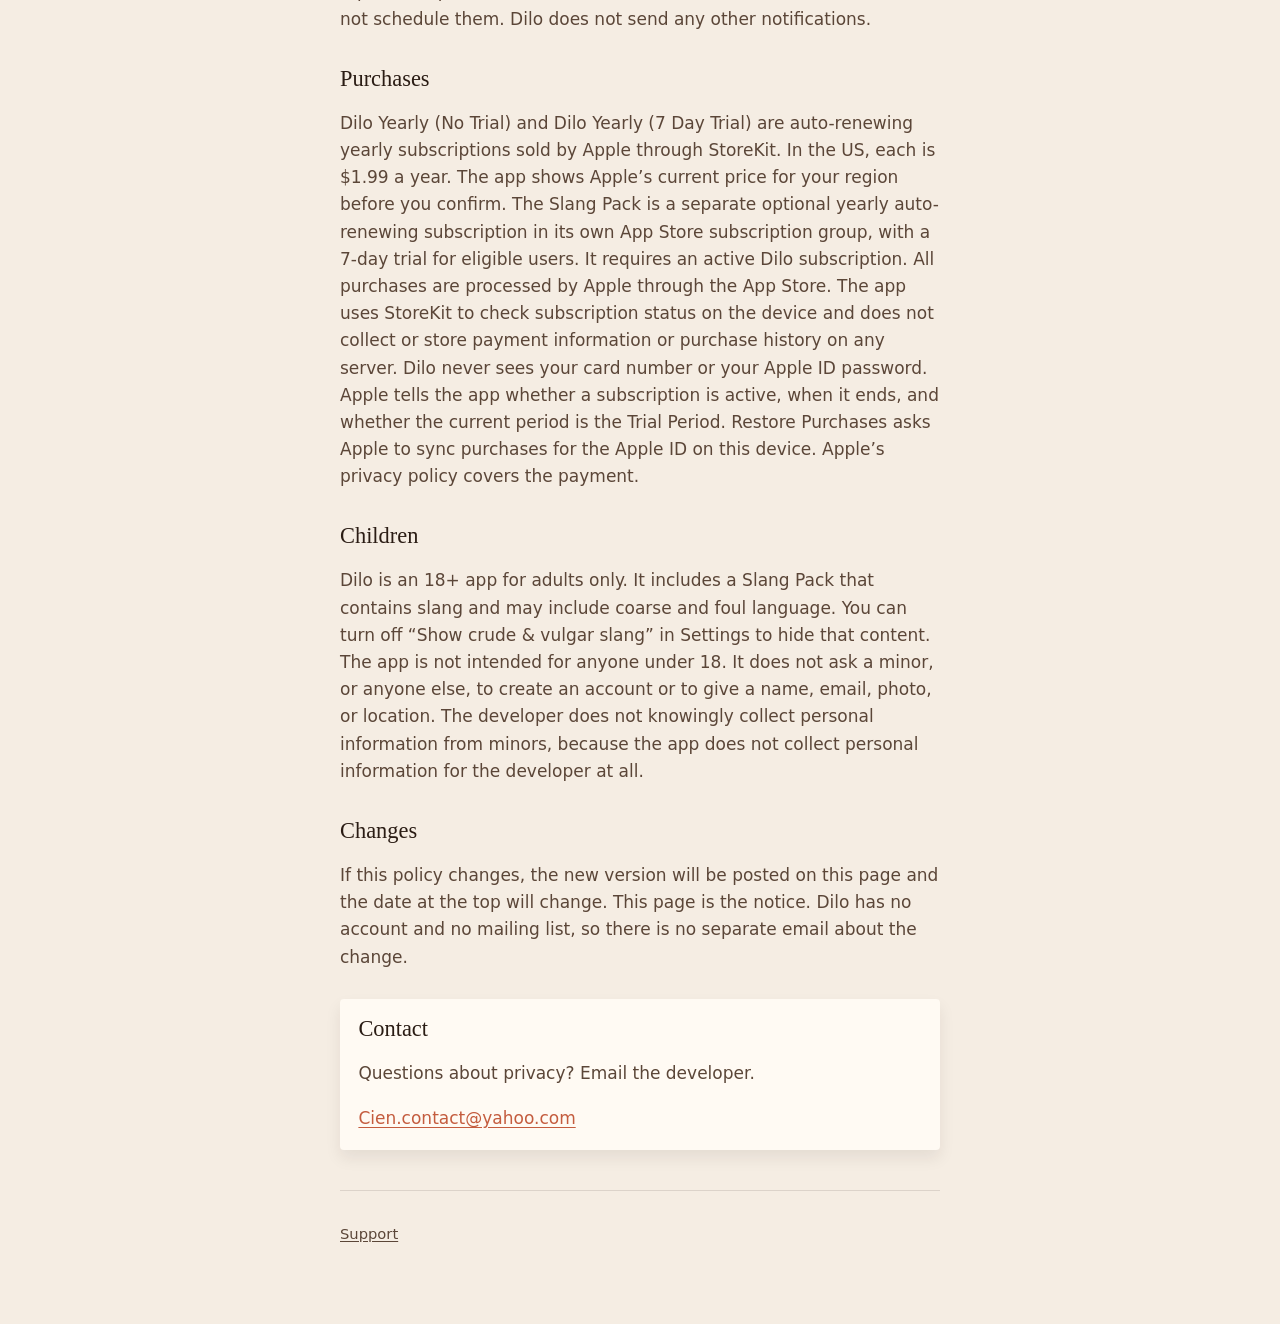
==== commit 9cd471a6: "State that Dilo is an 18+ app because of the Slang Pack. The privacy policy no longer describes a 4+" ====
--- a/privacy/index.html
+++ b/privacy/index.html
@@ -19,7 +19,7 @@
 
     <p class="kicker">Dilo for iPhone and iPad</p>
     <h1>Privacy policy</h1>
-    <p class="date">Effective October 27, 2026</p>
+    <p class="date">Effective October 28, 2026</p>
     <p class="lede">This policy covers the Dilo app, bundle id <code>com.cien.spanish</code> (the app’s internal ID, kept from its earlier name). Dilo does not ask you to make an account. Your practice stays on your device. The developer does not run a server for the app, and the app has no analytics.</p>
 
     <h2>No account</h2>
@@ -46,7 +46,7 @@
     <p>Dilo Yearly (No Trial) and Dilo Yearly (7 Day Trial) are auto-renewing yearly subscriptions sold by Apple through StoreKit. In the US, each is $1.99 a year. The app shows Apple’s current price for your region before you confirm. The Slang Pack is a separate optional yearly auto-renewing subscription in its own App Store subscription group, with a 7-day trial for eligible users. It requires an active Dilo subscription. All purchases are processed by Apple through the App Store. The app uses StoreKit to check subscription status on the device and does not collect or store payment information or purchase history on any server. Dilo never sees your card number or your Apple ID password. Apple tells the app whether a subscription is active, when it ends, and whether the current period is the Trial Period. Restore Purchases asks Apple to sync purchases for the Apple ID on this device. Apple’s privacy policy covers the payment.</p>
 
     <h2>Children</h2>
-    <p>Dilo is a 4+ app for a general audience. It does not ask a child, or anyone else, to create an account or to give a name, email, photo, or location. The developer does not collect personal information from children, because the app does not collect personal information for the developer at all.</p>
+    <p>Dilo is an 18+ app for adults only. It includes a Slang Pack that contains slang and may include coarse and foul language. You can turn off “Show crude &amp; vulgar slang” in Settings to hide that content. The app is not intended for anyone under 18. It does not ask a minor, or anyone else, to create an account or to give a name, email, photo, or location. The developer does not knowingly collect personal information from minors, because the app does not collect personal information for the developer at all.</p>
 
     <h2>Changes</h2>
     <p>If this policy changes, the new version will be posted on this page and the date at the top will change. This page is the notice. Dilo has no account and no mailing list, so there is no separate email about the change.</p>
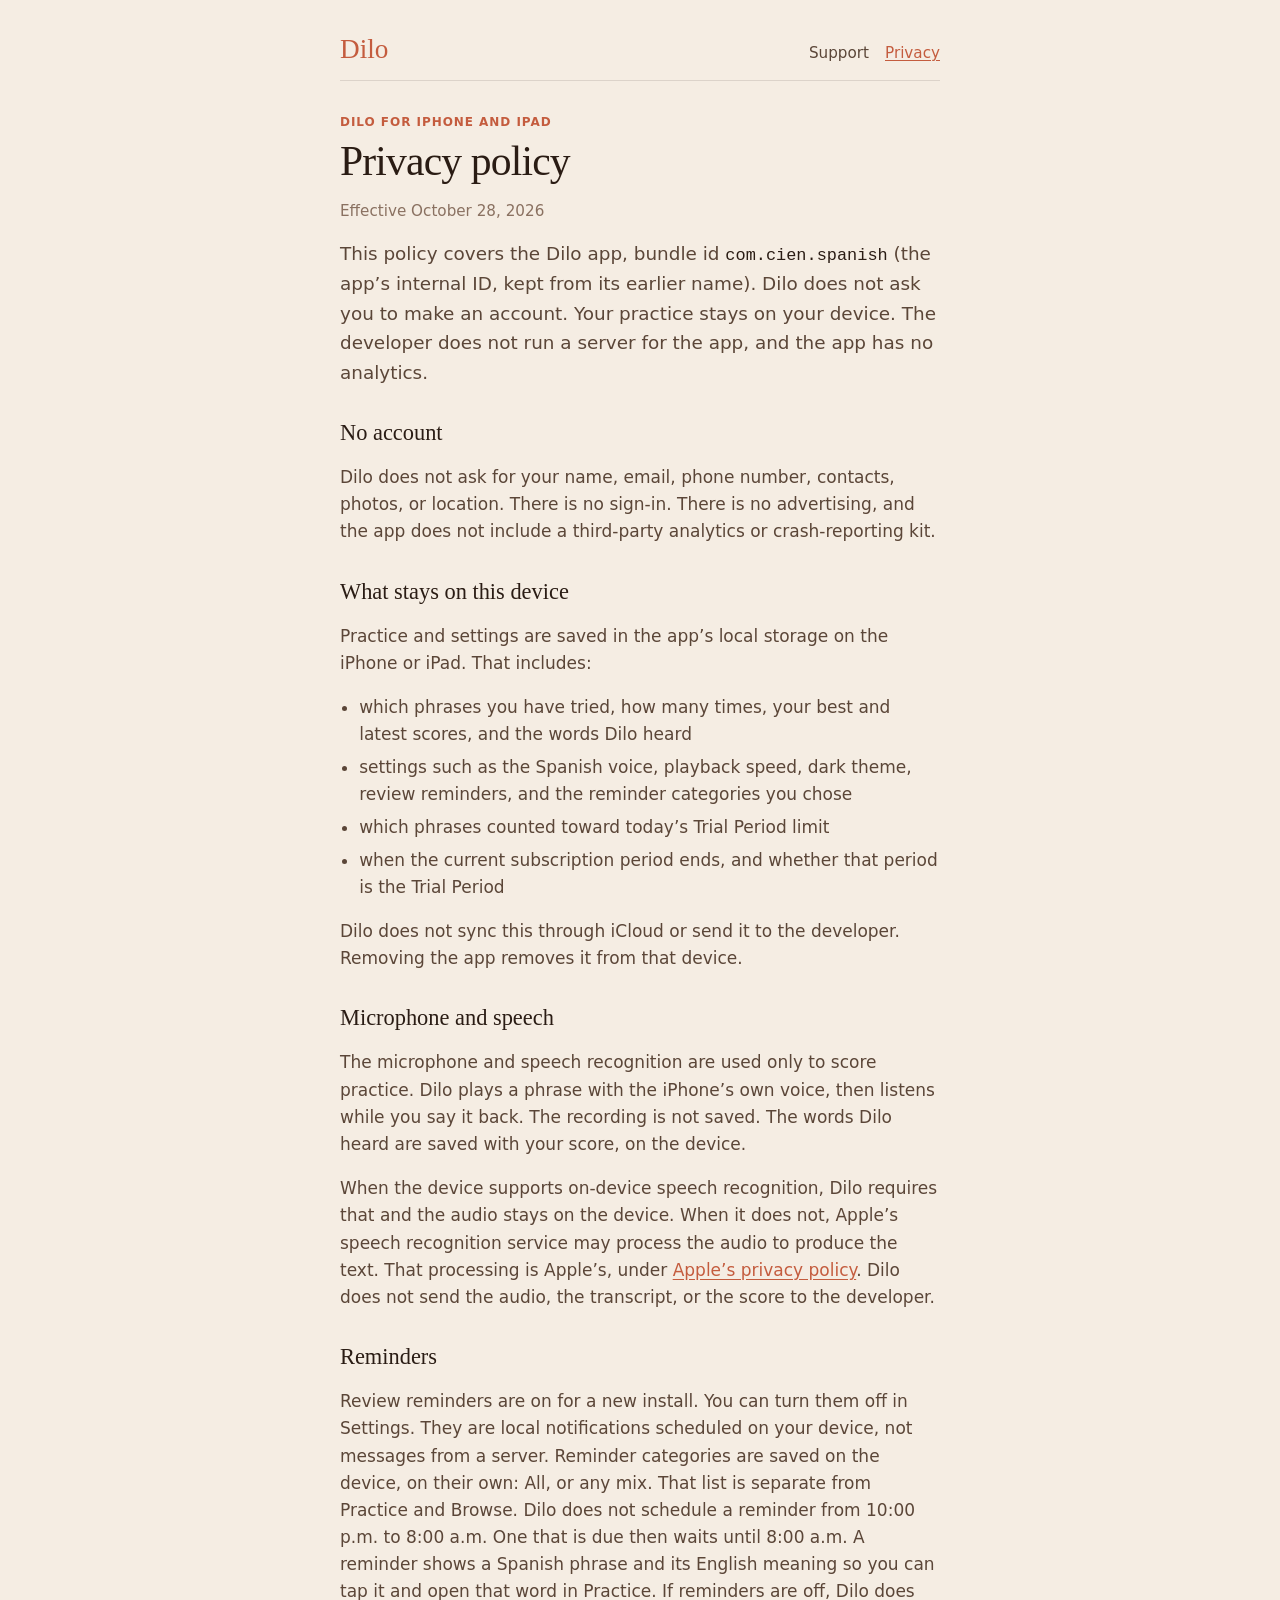
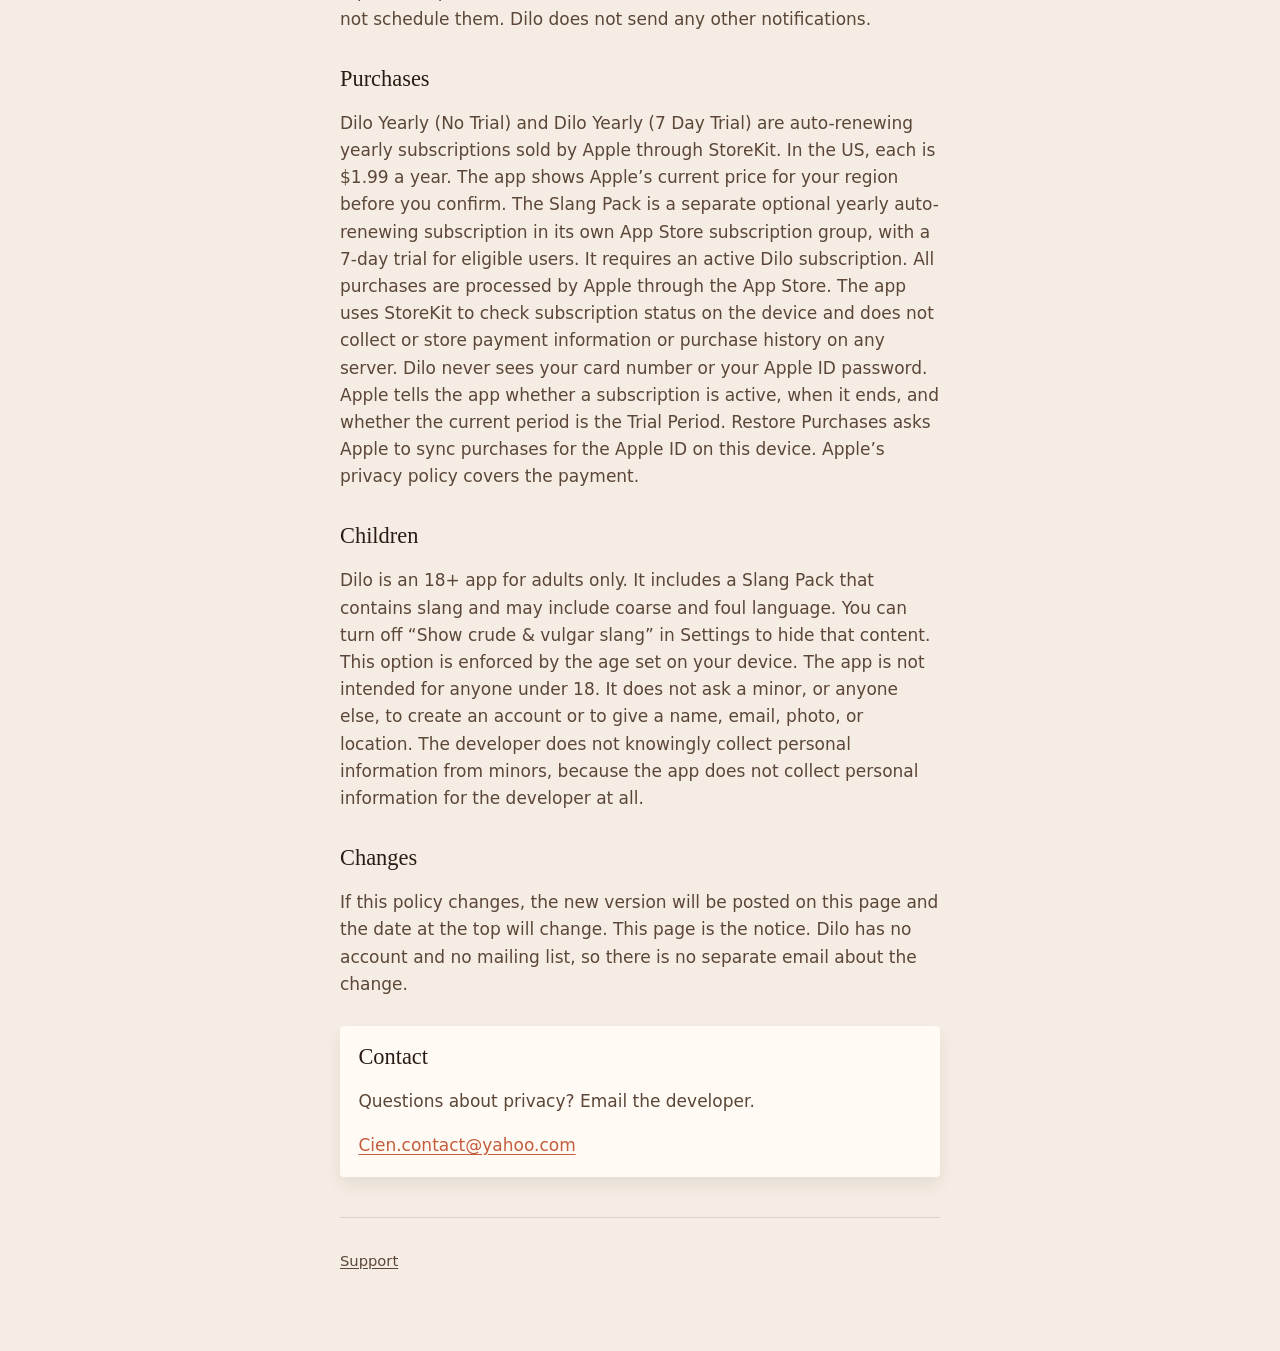
==== commit 460d57ec: "Note that the slang setting follows the age on the device. The privacy and support pages say the "Sh" ====
--- a/privacy/index.html
+++ b/privacy/index.html
@@ -46,7 +46,7 @@
     <p>Dilo Yearly (No Trial) and Dilo Yearly (7 Day Trial) are auto-renewing yearly subscriptions sold by Apple through StoreKit. In the US, each is $1.99 a year. The app shows Apple’s current price for your region before you confirm. The Slang Pack is a separate optional yearly auto-renewing subscription in its own App Store subscription group, with a 7-day trial for eligible users. It requires an active Dilo subscription. All purchases are processed by Apple through the App Store. The app uses StoreKit to check subscription status on the device and does not collect or store payment information or purchase history on any server. Dilo never sees your card number or your Apple ID password. Apple tells the app whether a subscription is active, when it ends, and whether the current period is the Trial Period. Restore Purchases asks Apple to sync purchases for the Apple ID on this device. Apple’s privacy policy covers the payment.</p>
 
     <h2>Children</h2>
-    <p>Dilo is an 18+ app for adults only. It includes a Slang Pack that contains slang and may include coarse and foul language. You can turn off “Show crude &amp; vulgar slang” in Settings to hide that content. The app is not intended for anyone under 18. It does not ask a minor, or anyone else, to create an account or to give a name, email, photo, or location. The developer does not knowingly collect personal information from minors, because the app does not collect personal information for the developer at all.</p>
+    <p>Dilo is an 18+ app for adults only. It includes a Slang Pack that contains slang and may include coarse and foul language. You can turn off “Show crude &amp; vulgar slang” in Settings to hide that content. This option is enforced by the age set on your device. The app is not intended for anyone under 18. It does not ask a minor, or anyone else, to create an account or to give a name, email, photo, or location. The developer does not knowingly collect personal information from minors, because the app does not collect personal information for the developer at all.</p>
 
     <h2>Changes</h2>
     <p>If this policy changes, the new version will be posted on this page and the date at the top will change. This page is the notice. Dilo has no account and no mailing list, so there is no separate email about the change.</p>
